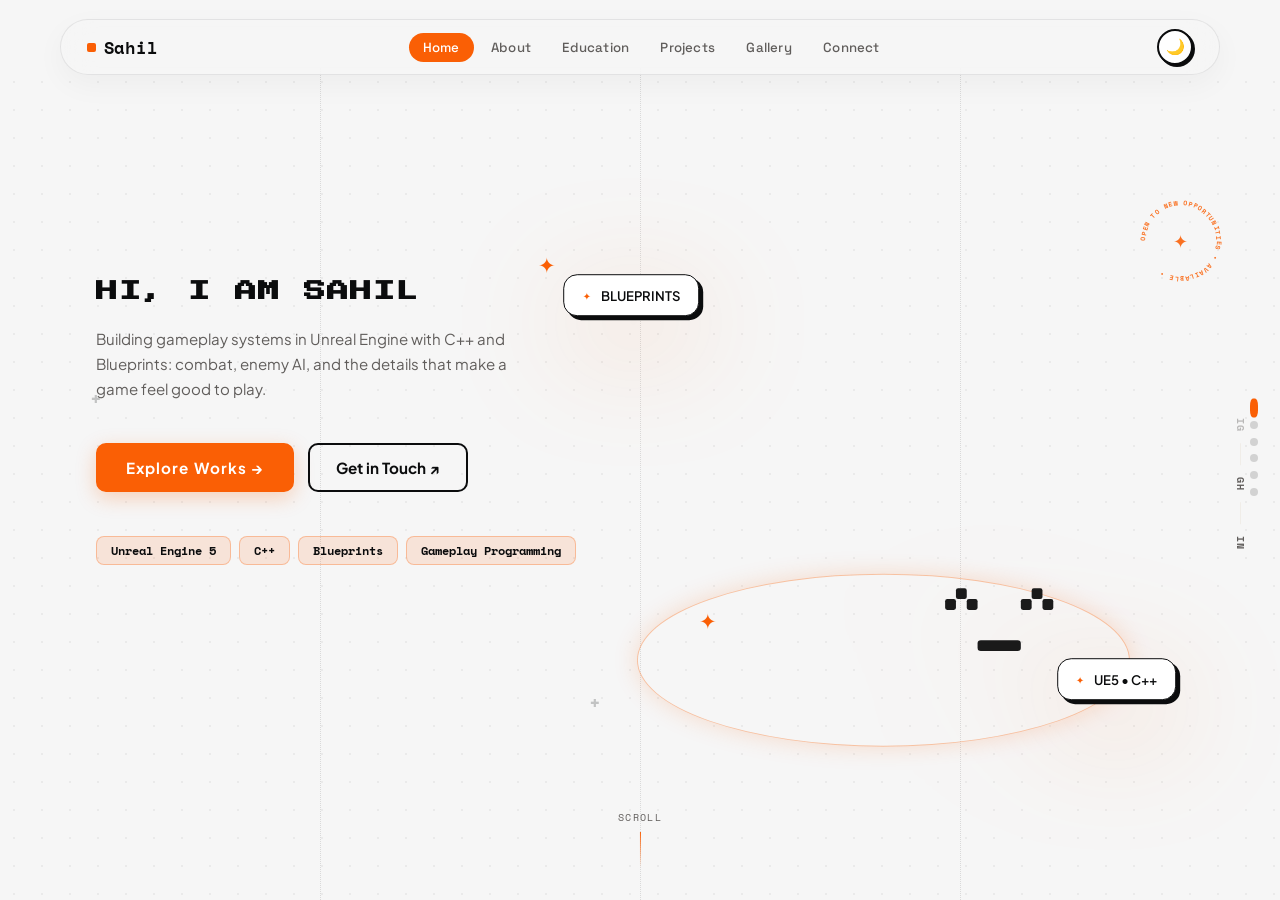
==== index.html @ 9e8ee621 "Initial portfolio website" ====
<!DOCTYPE html>
<html lang="en">

<head>
  <meta charset="UTF-8" />
  <meta name="viewport" content="width=device-width, initial-scale=1.0" />
  <title>Sahil — Gameplay Programmer | Unreal Engine</title>
  <link rel="preconnect" href="https://fonts.googleapis.com" />
  <link rel="preconnect" href="https://fonts.gstatic.com" crossorigin />
  <link
    href="https://fonts.googleapis.com/css2?family=Plus+Jakarta+Sans:wght@400;500;600;700&family=Press+Start+2P&family=Space+Grotesk:wght@500;600;700&family=Space+Mono:wght@400;700&display=swap"
    rel="stylesheet" />
  <link rel="stylesheet" href="assets/css/style.css?v=83" />
  <link rel="stylesheet" href="assets/css/components.css?v=84" />
  <!-- ══ THEME SWITCHER — runs before body renders to prevent flash ══ -->
  <script>
    (function() {
      var saved = localStorage.getItem('portfolio-theme');
      if (saved === 'dark') document.documentElement.setAttribute('data-theme', 'dark');
    })();

    function toggleDarkMode() {
      var html = document.documentElement;
      var isDark = html.getAttribute('data-theme') !== 'dark';
      html.setAttribute('data-theme', isDark ? 'dark' : 'light');
      localStorage.setItem('portfolio-theme', isDark ? 'dark' : 'light');
    }
  </script>
  <!-- Import the model-viewer element for 3D glb rendering -->
  <script type="module" src="https://ajax.googleapis.com/ajax/libs/model-viewer/3.5.0/model-viewer.min.js"></script>
</head>

<body>

  <!-- ══════════════════ NAV ══════════════════ -->
  <nav class="nav" id="mainNav">
    <div class="nav__logo" onclick="navigateTo('home')">
      <span class="nav__dot"></span> Sahil
    </div>
    <ul class="nav__links" id="navLinks">
      <li><button class="nav__btn active" data-page="home" onclick="navigateTo('home')">Home</button></li>
      <li><button class="nav__btn" data-page="about" onclick="navigateTo('about')">About</button></li>
      <li><button class="nav__btn" data-page="edu" onclick="navigateTo('edu')">Education</button></li>
      <li><button class="nav__btn" data-page="projects" onclick="navigateTo('projects')">Projects</button></li>
      <li><button class="nav__btn" data-page="gallery" onclick="navigateTo('gallery')">Gallery</button></li>
      <li><button class="nav__btn" data-page="connect" onclick="navigateTo('connect')">Connect</button></li>
    </ul>
    <button class="theme-toggle-btn" id="themeToggle" onclick="toggleDarkMode()" aria-label="Toggle theme" title="Switch Theme">
      <span class="theme-icon theme-icon-sun">☀️</span>
      <span class="theme-icon theme-icon-moon">🌙</span>
    </button>
    <button class="nav__hamburger" id="hamburger" aria-label="Menu">
      <span></span><span></span><span></span>
    </button>
  </nav>

  <!-- ══════════════════ PAGES ══════════════════ -->
  <div class="pages" id="pages">

    <!-- ████████ HOME ████████ -->
    <section class="page" id="page-home">

      <!-- Architectural Dotted Vertical Grid Lines -->
      <div class="h-grid-line line-1" aria-hidden="true"></div>
      <div class="h-grid-line line-2" aria-hidden="true"></div>
      <div class="h-grid-line line-3" aria-hidden="true"></div>

      <!-- Background Dot Matrix Accent Pattern -->
      <div class="h-bg-grid" aria-hidden="true"></div>

      <!-- Floating Decorative Pixel Accents -->
      <div class="h-deco-star star-1" aria-hidden="true">✦</div>
      <div class="h-deco-star star-2" aria-hidden="true">✦</div>
      <div class="h-deco-cross cross-1" aria-hidden="true">+</div>
      <div class="h-deco-cross cross-2" aria-hidden="true">+</div>

      <!-- Rotating Craft Badge Stamp -->
      <div class="h-stamp-badge" aria-hidden="true">
        <svg viewBox="0 0 100 100" class="h-stamp-svg">
          <path id="stamp-circle" d="M 50, 50 m -37, 0 a 37,37 0 1,1 74,0 a 37,37 0 1,1 -74,0" fill="none"/>
          <text class="h-stamp-text">
            <textPath href="#stamp-circle">OPEN TO NEW OPPORTUNITIES • AVAILABLE • </textPath>
          </text>
        </svg>
        <span class="h-stamp-icon">✦</span>
      </div>

      <!-- Big 3D camera — positioned right/center -->
      <div class="h-camera" aria-hidden="true">
        <!-- Ground Plane Vector Ring -->
        <div class="h-ground-ring" aria-hidden="true"></div>

        <!-- Floating Feature Badges on Camera -->
        <div class="h-float-card card-tl">
          <span class="card-num">✦</span>
          <span class="card-lbl">BLUEPRINTS</span>
        </div>
        <div class="h-float-card card-br">
          <span class="card-num">✦</span>
          <span class="card-lbl">UE5 • C++</span>
        </div>

        <!-- Google Model Viewer for glTF/glb rendering -->
        <model-viewer id="camera-3d" 
                      src="assets/models/character3.glb" 
                      alt="3D Camera Character" 
                      camera-orbit="0deg 90deg 105%"
                      field-of-view="32deg"
                      exposure="1.0"
                      shadow-intensity="0"
                      interaction-prompt="none"
                      disable-zoom
                      style="width: 100%; height: 100%; background: transparent; --progress-bar-color: transparent;">
        </model-viewer>

        <!-- Face overlay: transparent background keeping only face animations -->
        <div class="h-face-overlay">
          <svg id="camera-svg" viewBox="0 0 100 80" xmlns="http://www.w3.org/2000/svg" style="width: 100%; height: 100%; display: block;">
            <g id="camera-face-group">
              <!-- 1. HAPPY (wedge eyes ^ ^) -->
              <g id="face-happy" class="camera-face">
                <!-- Left eye wedge — centred around x=30 -->
                <g class="camera-eyes">
                  <rect x="30" y="28" width="5" height="5" rx="1" fill="#1A1A1A"/>
                  <rect x="25" y="33" width="5" height="5" rx="1" fill="#1A1A1A"/>
                  <rect x="35" y="33" width="5" height="5" rx="1" fill="#1A1A1A"/>
                </g>
                <!-- Right eye wedge — centred around x=65 -->
                <g class="camera-eyes">
                  <rect x="65" y="28" width="5" height="5" rx="1" fill="#1A1A1A"/>
                  <rect x="60" y="33" width="5" height="5" rx="1" fill="#1A1A1A"/>
                  <rect x="70" y="33" width="5" height="5" rx="1" fill="#1A1A1A"/>
                </g>
                <!-- Mouth — centred around x=50, y=52 -->
                <rect x="40" y="52" width="20" height="5" rx="1.5" fill="#1A1A1A"/>
              </g>

              <!-- 2. CURIOUS 'O' -->
              <g id="face-curious" class="camera-face" style="display: none;">
                <g class="camera-eyes">
                  <rect x="27" y="26" width="11" height="11" rx="2.5" fill="#1A1A1A"/>
                </g>
                <g class="camera-eyes">
                  <rect x="62" y="26" width="11" height="11" rx="2.5" fill="#1A1A1A"/>
                </g>
                <rect x="45" y="50" width="10" height="10" rx="5" fill="#1A1A1A"/>
              </g>

              <!-- 3. GIGGLE -->
              <g id="face-giggle" class="camera-face" style="display: none;">
                <g class="camera-eyes">
                  <path d="M 25 35 L 32 24 L 39 35" stroke="#1A1A1A" stroke-width="4" fill="none" stroke-linecap="square"/>
                </g>
                <g class="camera-eyes">
                  <path d="M 61 35 L 68 24 L 75 35" stroke="#1A1A1A" stroke-width="4" fill="none" stroke-linecap="square"/>
                </g>
                <path d="M 36 50 L 64 50 L 64 60 L 36 60 Z" fill="#1A1A1A"/>
              </g>
            </g>
          </svg>
        </div>
      </div>

      <!-- Overlay content -->
      <div class="h-overlay">
        <!-- Hero text block (Shifted Up) -->
        <div class="h-hero">
          <h1 class="h-name">HI, I AM SAHIL</h1>
          <div class="h-foot">
            <p class="h-tagline">Building gameplay systems in Unreal Engine with C++ and Blueprints: combat, enemy AI, and the details that make a game feel good to play.</p>
            <div class="h-cta-group">
              <button class="btn-primary" onclick="navigateTo('projects')">Explore Works &rarr;</button>
              <button class="btn-secondary" onclick="navigateTo('connect')">Get in Touch ↗</button>
            </div>
            <!-- Quick skill chips -->
            <div class="h-skill-chips">
              <span class="h-chip">Unreal Engine 5</span>
              <span class="h-chip">C++</span>
              <span class="h-chip">Blueprints</span>
              <span class="h-chip">Gameplay Programming</span>
            </div>
          </div>
        </div>

      <!-- Social sidebar -->
      <div class="h-social">
        <a href="javascript:void(0)" class="h-social__lnk" title="Instagram" style="opacity:0.4;cursor:default;" aria-disabled="true">IG</a>
        <span class="h-social__bar"></span>
        <a href="https://github.com/Sahild48" target="_blank" rel="noopener noreferrer" class="h-social__lnk" title="GitHub">GH</a>
        <span class="h-social__bar"></span>
        <a href="https://www.linkedin.com/in/sahild48" target="_blank" rel="noopener noreferrer" class="h-social__lnk" title="LinkedIn">IN</a>
      </div>

      <!-- Scroll hint -->
      <div class="h-scroll">
        <span>scroll</span>
        <div class="h-scroll__line"></div>
      </div>
    </div>
  </section>

    <!-- ████████ ABOUT ████████ -->
    <section class="page" id="page-about">
      <div class="pg-about">

        <!-- Left column -->
        <div class="pg-about__l">
          <span class="pg-sup">01 — About Me</span>
          <h2 class="pg-title">WHO<br>AM I?</h2>
          
          <!-- Skills -->
          <div class="pg-about__skills">
            <span class="skill-tag">Unreal Engine 5</span>
            <span class="skill-tag">C++</span>
            <span class="skill-tag">Blueprints</span>
            <span class="skill-tag">Gameplay Programming</span>
            <span class="skill-tag">Enemy AI</span>
            <span class="skill-tag">Combat Systems</span>
            <span class="skill-tag">DaVinci Resolve</span>
            <span class="skill-tag">Photoshop</span>
            <span class="skill-tag">Photography &amp; Video Editing</span>
          </div>
        </div>

        <!-- Right column -->
        <div class="pg-about__r">
          <p class="pg-about__lead">Hey there! I'm <strong>Sahil</strong>, a final-year engineering student and aspiring gameplay programmer.</p>
          <p class="pg-about__body">I build gameplay systems in Unreal Engine with C++ and Blueprints, from melee combat and enemy AI to health and stamina systems and loot drops. So far I've built a Blueprint coin-collector and a C++ action RPG, and I'm now learning Unreal's Gameplay Ability System.</p>
          <p class="pg-about__body">I also served as General Secretary of my university's Fine Arts and Photography Society, where I led a team and organized an event with 6,000+ attendees. Photography and video editing shape how I think about composition and visuals in games.</p>

          <div class="pg-about__stats">
            <div class="stat-box">
              <span class="stat-num">2</span>
              <span class="stat-lbl">Unreal Engine<br>games built</span>
            </div>
            <div class="stat-box">
              <span class="stat-num">GAS</span>
              <span class="stat-lbl">Currently learning Unreal's<br>Gameplay Ability System</span>
            </div>
          </div>

          <button class="btn-primary" onclick="navigateTo('edu')">Education &amp; Journey &rarr;</button>
        </div>

      </div>
    </section>

    <!-- ████████ EDUCATION ████████ -->
    <section class="page" id="page-edu">
      <div class="pg-edu">

        <!-- Header -->
        <div class="pg-edu__hdr">
          <div class="pg-edu__title-wrap">
            <span class="pg-sup">02 — Education &amp; Qualifications</span>
            <div class="pg-edu__title-row">
              <h2 class="pg-title pg-title--row">MY JOURNEY</h2>
              <div class="edu-companion-slot" id="eduCompanionSlot"></div>
            </div>
          </div>
          <button class="btn-primary" onclick="navigateTo('projects')">Explore Projects &rarr;</button>
        </div>

        <div class="pg-edu__body">

          <!-- Timeline -->
          <div class="pg-edu__tl">

            <!-- Education -->
            <div class="tl-item">
              <div class="tl-dot"></div>
              <div class="tl-info">
                <span class="tl-year">2023 — 2027 (Expected)</span>
                <h3 class="tl-deg">Bachelor of Technology (B.Tech)</h3>
                <p class="tl-sub">Electronics &amp; Communication Engineering</p>
                <p class="tl-inst">Thapar Institute of Engineering &amp; Technology, Patiala, Punjab</p>
                <p class="tl-det">Final-year student focused on game development and gameplay programming in Unreal Engine (C++).</p>
              </div>
            </div>

            <!-- Leadership -->
            <h4 class="tl-section-hd">LEADERSHIP</h4>

            <div class="tl-item tl-item--connect">
              <div class="tl-dot"></div>
              <div class="tl-info">
                <span class="tl-year">Jun 2025 — May 2026</span>
                <h3 class="tl-deg">General Secretary</h3>
                <p class="tl-sub">Fine Arts and Photography Society, Thapar Institute</p>
                <p class="tl-det">Led the society as the highest position in the student body. Organized an event with 6,000+ attendees.</p>
              </div>
            </div>

            <div class="tl-item tl-item--connect">
              <div class="tl-dot"></div>
              <div class="tl-info">
                <span class="tl-year">Apr 2024 — Jun 2025</span>
                <h3 class="tl-deg">Core Member</h3>
                <p class="tl-sub">Fine Arts and Photography Society, Thapar Institute</p>
              </div>
            </div>

            <div class="tl-item">
              <div class="tl-dot"></div>
              <div class="tl-info">
                <span class="tl-year">Sep 2023 — Apr 2024</span>
                <h3 class="tl-deg">Member</h3>
                <p class="tl-sub">Fine Arts and Photography Society, Thapar Institute</p>
              </div>
            </div>
          </div>

          <!-- Certifications and Skills -->
          <div class="pg-edu__certs">
            <h3 class="certs-hd">Certifications and Skills</h3>

            <div class="cert-row">
              <span class="cert-ico">◆</span>
              <div class="cert-txt">
                <p class="cert-name">Unreal Engine 5 C++: The Ultimate Game Developer Course</p>
                <p class="cert-by">Udemy &middot; Stephen Ulibarri &middot; Sept 2026 &middot; 53 hours</p>
                <a class="cert-link" href="https://ude.my/UC-18b511e5-95ef-4e12-bfa3-e8639be20ff6" target="_blank" rel="noopener noreferrer">View certificate ↗</a>
              </div>
            </div>

            <div class="cert-row cert-row--inprogress">
              <span class="cert-ico">◆</span>
              <div class="cert-txt">
                <p class="cert-name">Unreal Engine Gameplay Ability System</p>
                <span class="cert-badge">In progress</span>
              </div>
            </div>

            <!-- Skills List -->
            <div class="pg-edu__skills" style="margin-top: 1.25rem;">
              <h4 class="certs-subhd" style="font-family: 'Space Mono', monospace; font-size: 0.72rem; font-weight: 700; letter-spacing: 0.08em; text-transform: uppercase; color: var(--mid); margin-bottom: 0.75rem;">Skills &amp; Tools</h4>
              <div class="edu-skills-tags" style="display: flex; flex-wrap: wrap; gap: 0.5rem;">
                <span class="skill-tag">Unreal Engine 5</span>
                <span class="skill-tag">C++</span>
                <span class="skill-tag">Blueprints</span>
                <span class="skill-tag">Gameplay Programming</span>
                <span class="skill-tag">DaVinci Resolve</span>
                <span class="skill-tag">Photoshop</span>
              </div>
            </div>
          </div>

        </div>
      </div>
    </section>

    <!-- ████████ PROJECTS SHOWCASE ████████ -->
    <section class="page" id="page-projects">
      <div class="pg-projects">
        <div class="pg-proj__hdr">
          <div class="pg-proj__title-wrap">
            <span class="pg-sup">03 — Projects Showcase</span>
            <div class="pg-proj__title-row">
              <h2 class="pg-title pg-title--row">FEATURED WORKS</h2>
              <div class="proj-companion-slot" id="projCompanionSlot"></div>
            </div>
          </div>
          <button class="btn-primary" onclick="navigateTo('gallery')">View Shot Gallery &rarr;</button>
        </div>

        <!-- Project Grid: Exactly 2 Projects -->
        <div class="proj-grid">
          
          <!-- ══════════════════════════════════════════════════════════════
               CARD 1: Unreal Engine 5 Action RPG game
               ══════════════════════════════════════════════════════════════ -->
          <div class="proj-card">
            <div class="proj-card__img-wrap">
              <img src="assets/games/cpp/project-overview.jpg" alt="Unreal Engine 5 Action RPG game" class="proj-card__img proj-card__img--cpp" loading="lazy" />
            </div>
            <div class="proj-card__tag">UNREAL ENGINE 5 &bull; C++</div>
            <h3 class="proj-card__title">Unreal Engine 5 Action RPG game</h3>
            <p class="proj-card__desc">A third-person action RPG built in Unreal Engine 5 with C++, focusing on responsive combat mechanics, attribute progression, and enemy behaviors.</p>
            <div class="proj-card__actions">
              <a href="project-cpp.html" class="proj-btn">View Project &rarr;</a>
            </div>
          </div>

          <!-- ══════════════════════════════════════════════════════════════
               CARD 2: UE 5 Blueprint - Coin Collector
               ══════════════════════════════════════════════════════════════ -->
          <div class="proj-card">
            <div class="proj-card__img-wrap">
              <picture>
                <source srcset="assets/games/blueprints/Enemy_Attacking-1600w.webp 1600w, assets/games/blueprints/Enemy_Attacking.webp 1913w" type="image/webp" />
                <img src="assets/games/blueprints/Enemy_Attacking.jpg" alt="Enemies attacking the player in UE 5 Blueprint - Coin Collector" class="proj-card__img proj-card__img--bp" loading="lazy" />
              </picture>
            </div>
            <div class="proj-card__tag">UNREAL ENGINE 5 &bull; BLUEPRINTS</div>
            <h3 class="proj-card__title">UE 5 Blueprint - Coin Collector</h3>
            <p class="proj-card__desc">Collect coins and dash past axe-wielding enemies, built with Blueprints.</p>
            <div class="proj-card__actions">
              <a href="project-blueprints.html" class="proj-btn">View Project &rarr;</a>
            </div>
          </div>

        </div>
      </div>
    </section>

    <!-- ████████ GALLERY (GAME & PHOTO BOARD) ████████ -->
    <section class="page" id="page-gallery">
      <div class="pg-gallery">
        
        <!-- Header (Strict row-by-row document flow to eliminate overlap) -->
        <header class="pg-gal__hdr">
          <div class="pg-gal__eyebrow-row">
            <span class="pg-sup">04 — GALLERY</span>
            <button class="btn-primary gal-contact-btn" onclick="navigateTo('connect')">Get in Touch &rarr;</button>
          </div>
          <div class="pg-gal__title-row">
            <h2 class="pg-title">GAME &amp; PHOTO BOARD</h2>
            <div class="gal-companion-slot" id="galCompanionSlot"></div>
          </div>
        </header>

        <!-- Filter Bar -->
        <nav class="gal-filters" id="galFilters" aria-label="Gallery category filters">
          <button class="gal-filter active" data-filter="all" type="button">All</button>
          <button class="gal-filter" data-filter="cpp" type="button">C++ Game</button>
          <button class="gal-filter" data-filter="blueprints" type="button">Blueprint Game</button>
          <button class="gal-filter" data-filter="photography" type="button">Photography</button>
        </nav>

        <!-- ── 1. C++ Action RPG Gameplay Screenshots ── -->
        <section class="gal-section" id="galSectionCpp">
          <div class="gal-section__hdr">
            <div class="gal-section__title-wrap">
              <span class="gal-section__badge">01 &bull; C++</span>
              <h3 class="gal-section__heading">Unreal Engine 5 Action RPG (C++)</h3>
            </div>
            <div class="gal-section__line"></div>
            <a href="project-cpp.html" class="gal-section__link">View Project &rarr;</a>
          </div>
          <div class="gal-game-grid" id="galGridCpp">
            <!-- Driven dynamically from GALLERY_CPP_GAMES in gallery-data.js -->
          </div>
        </section>

        <!-- ── 2. Blueprint Coin Collector Gameplay Screenshots ── -->
        <section class="gal-section" id="galSectionBlueprints">
          <div class="gal-section__hdr">
            <div class="gal-section__title-wrap">
              <span class="gal-section__badge">02 &bull; BLUEPRINTS</span>
              <h3 class="gal-section__heading">UE5 Coin Collector (Blueprints)</h3>
            </div>
            <div class="gal-section__line"></div>
            <a href="project-blueprints.html" class="gal-section__link">View Project &rarr;</a>
          </div>
          <div class="gal-game-grid" id="galGridBlueprints">
            <!-- Driven dynamically from GALLERY_BP_GAMES in gallery-data.js -->
          </div>
        </section>

        <!-- ── 3. Photography Shots ── -->
        <section class="gal-section" id="galSectionPhotography">
          <div class="gal-section__hdr">
            <div class="gal-section__title-wrap">
              <span class="gal-section__badge">03 &bull; VISUAL ARTS</span>
              <h3 class="gal-section__heading">Photography</h3>
            </div>
            <div class="gal-section__line"></div>
          </div>
          <div class="gal-photo-masonry" id="galGridPhotography">
            <!-- Driven dynamically from GALLERY_PHOTOS in gallery-data.js -->
          </div>
          <div class="gal-album-cta">
            <button class="gal-album-btn" id="openFullAlbumBtn" type="button">
              <span>View Full Album (13 Photos) &rarr;</span>
            </button>
          </div>
        </section>

      </div>
    </section>

    <!-- ████████ CONNECT ████████ -->
    <section class="page" id="page-connect">
      <div class="pg-connect">

        <!-- Left -->
        <div class="pg-connect__l">
          <span class="pg-sup">05 — Connect</span>
          <h2 class="pg-title">LET'S<br>BUILD TOGETHER</h2>
          <p class="pg-connect__sub">Looking for a gameplay programmer or a game dev intern? Have a project in mind? Reach out anytime.</p>

          <div class="pg-connect__links">

            <!-- 1. Email Row -->
            <a class="cc cc--email" href="mailto:sahil41657@gmail.com" title="Send email to sahil41657@gmail.com">
              <div class="cc__icon" aria-hidden="true">
                <svg width="22" height="22" viewBox="0 0 24 24" fill="none" stroke="currentColor" stroke-width="2" stroke-linecap="round" stroke-linejoin="round">
                  <rect x="2" y="4" width="20" height="16" rx="2"></rect>
                  <path d="m22 7-8.97 5.7a1.94 1.94 0 0 1-2.06 0L2 7"></path>
                </svg>
              </div>
              <div class="cc__text">
                <p class="cc__lbl">Email Direct</p>
                <p class="cc__val">sahil41657@gmail.com</p>
              </div>
              <button type="button" class="cc__copy-btn" id="copyEmailBtn" title="Copy email address" aria-label="Copy email address">
                <span class="copy-text">Copy</span>
              </button>
              <span class="cc__arr" aria-hidden="true">&rarr;</span>
            </a>

            <!-- 2. GitHub Row -->
            <a class="cc cc--github" href="https://github.com/Sahild48" target="_blank" rel="noopener noreferrer" title="View GitHub profile">
              <div class="cc__icon" aria-hidden="true">
                <svg width="22" height="22" viewBox="0 0 24 24" fill="currentColor">
                  <path fill-rule="evenodd" clip-rule="evenodd" d="M12 2C6.477 2 2 6.484 2 12.017c0 4.425 2.865 8.18 6.839 9.504.5.092.682-.217.682-.483 0-.237-.008-.868-.013-1.703-2.782.605-3.369-1.343-3.369-1.343-.454-1.158-1.11-1.466-1.11-1.466-.908-.62.069-.608.069-.608 1.003.07 1.53 1.032 1.53 1.032.892 1.53 2.341 1.088 2.91.832.092-.647.35-1.088.636-1.338-2.22-.253-4.555-1.113-4.555-4.951 0-1.093.39-1.988 1.029-2.688-.103-.253-.446-1.272.098-2.65 0 0 .84-.27 2.75 1.026A9.564 9.564 0 0112 6.844c.85.004 1.705.115 2.504.337 1.909-1.296 2.747-1.027 2.747-1.027.546 1.379.202 2.398.1 2.651.64.7 1.028 1.595 1.028 2.688 0 3.848-2.339 4.695-4.566 4.943.359.309.678.92.678 1.855 0 1.338-.012 2.419-.012 2.747 0 .268.18.58.688.482A10.019 10.019 0 0022 12.017C22 6.484 17.522 2 12 2z"/>
                </svg>
              </div>
              <div class="cc__text">
                <p class="cc__lbl">GitHub</p>
                <p class="cc__val">github.com/Sahild48</p>
              </div>
              <button type="button" class="cc__copy-btn" id="copyGithubBtn" title="Copy GitHub link" aria-label="Copy GitHub link">
                <span class="copy-text">Copy</span>
              </button>
              <span class="cc__arr" aria-hidden="true">&rarr;</span>
            </a>

            <!-- 3. LinkedIn Row -->
            <a class="cc cc--linkedin" href="https://www.linkedin.com/in/sahild48" target="_blank" rel="noopener noreferrer" title="View LinkedIn profile">
              <div class="cc__icon" aria-hidden="true">
                <svg width="22" height="22" viewBox="0 0 24 24" fill="currentColor">
                  <path d="M19 3a2 2 0 0 1 2 2v14a2 2 0 0 1-2 2H5a2 2 0 0 1-2-2V5a2 2 0 0 1 2-2h14m-.5 15.5v-5.3a3.26 3.26 0 0 0-3.26-3.26c-.85 0-1.84.52-2.28 1.3v-1.11h-2.79v8.37h2.79v-4.93c0-.77.62-1.4 1.39-1.4a1.4 1.4 0 0 1 1.4 1.4v4.93h2.75M6.46 8.76a1.64 1.64 0 0 0 1.64-1.64c0-.9-.74-1.64-1.64-1.64-.91 0-1.64.74-1.64 1.64 0 .9.73 1.64 1.64 1.64m1.39 9.74v-8.37H5.07v8.37h2.78z"/>
                </svg>
              </div>
              <div class="cc__text">
                <p class="cc__lbl">LinkedIn</p>
                <p class="cc__val">linkedin.com/in/sahild48</p>
              </div>
              <button type="button" class="cc__copy-btn" id="copyLinkedinBtn" title="Copy LinkedIn link" aria-label="Copy LinkedIn link">
                <span class="copy-text">Copy</span>
              </button>
              <span class="cc__arr" aria-hidden="true">&rarr;</span>
            </a>

            <!-- Download Resume Button -->
            <a href="assets/resume.pdf" class="btn-resume" id="downloadResumeBtn" target="_blank" rel="noopener" download>
              <svg width="18" height="18" viewBox="0 0 24 24" fill="none" stroke="currentColor" stroke-width="2" stroke-linecap="round" stroke-linejoin="round" aria-hidden="true">
                <path d="M21 15v4a2 2 0 0 1-2 2H5a2 2 0 0 1-2-2v-4"></path>
                <polyline points="7 10 12 15 17 10"></polyline>
                <line x1="12" y1="15" x2="12" y2="3"></line>
              </svg>
              Download Resume
            </a>

          </div>
        </div>

        <!-- Right -->
        <div class="pg-connect__r">
          <div class="connect-card-wrap">
            <div class="connect-companion-slot" id="connectCompanionSlot"></div>
            <div class="pg-connect__card">
              <div class="card-badge">
                <span class="card-badge-icon" aria-hidden="true">✦</span>
                <span>DEVELOPER STATUS</span>
              </div>

              <div class="card-divider" aria-hidden="true"></div>

              <div class="card-snapshot-item">
                <span class="card-stat-label">ENGINE</span>
                <span class="card-stat-value">Unreal Engine 5</span>
              </div>

              <div class="card-divider" aria-hidden="true"></div>

              <div class="card-snapshot-item">
                <span class="card-stat-label">STACK</span>
                <span class="card-stat-value">C++ <span class="card-sep">•</span> Blueprints</span>
              </div>

              <div class="card-divider" aria-hidden="true"></div>

              <div class="card-snapshot-item">
                <span class="card-stat-label">FOCUS</span>
                <span class="card-stat-value">Combat <span class="card-sep">•</span> AI <span class="card-sep">•</span> Gameplay Systems</span>
              </div>

              <div class="card-divider" aria-hidden="true"></div>

              <div class="card-snapshot-item">
                <span class="card-stat-label">CURRENTLY LEARNING</span>
                <span class="card-stat-value">Gameplay Ability System</span>
              </div>

              <div class="card-divider" aria-hidden="true"></div>

              <div class="card-snapshot-item">
                <span class="card-stat-label">OPEN TO</span>
                <span class="card-stat-value">Internships <span class="card-sep">•</span> Game Dev <span class="card-sep">•</span> Collaboration</span>
              </div>
            </div>
          </div>
        </div>

      </div>
    </section>

  </div><!-- /pages -->

  <!-- Page indicator dots -->
  <nav class="pg-dots" aria-label="Page navigation">
    <button class="pg-dot active" data-page="home" onclick="navigateTo('home')" title="Home"></button>
    <button class="pg-dot" data-page="about" onclick="navigateTo('about')" title="About"></button>
    <button class="pg-dot" data-page="edu" onclick="navigateTo('edu')" title="Education"></button>
    <button class="pg-dot" data-page="projects" onclick="navigateTo('projects')" title="Projects"></button>
    <button class="pg-dot" data-page="gallery" onclick="navigateTo('gallery')" title="Gallery"></button>
    <button class="pg-dot" data-page="connect" onclick="navigateTo('connect')" title="Connect"></button>
  </nav>

  <!-- ══════════════════ 2D CAMERA COMPANION ══════════════════ -->
  <!-- Persistent 2D voxel camera companion matching the character on all pages except Home -->
  <div class="companion-cam" id="companionCam" aria-hidden="true" title="Click me!" style="display: none; opacity: 0;">
    <!-- Speech bubble -->
    <div class="companion-bubble" id="companionBubble"></div>
    
    <!-- Authentic 2D Camera SVG Character matching reference -->
    <svg class="companion-svg" viewBox="0 0 200 165" xmlns="http://www.w3.org/2000/svg">
      <defs>
        <!-- CRT Screen Soft Glow -->
        <filter id="crt-glow" x="-15%" y="-15%" width="130%" height="130%">
          <feDropShadow dx="0" dy="2" stdDeviation="2" flood-color="#000" flood-opacity="0.2"/>
        </filter>
        <linearGradient id="screen-grad" x1="0%" y1="0%" x2="0%" y2="100%">
          <stop offset="0%" stop-color="#FFFFFF"/>
          <stop offset="100%" stop-color="#E2F3F8"/>
        </linearGradient>
        <linearGradient id="body-cream" x1="0%" y1="0%" x2="0%" y2="100%">
          <stop offset="0%" stop-color="#F7EADB"/>
          <stop offset="100%" stop-color="#EADBCA"/>
        </linearGradient>
        <linearGradient id="body-orange" x1="0%" y1="0%" x2="0%" y2="100%">
          <stop offset="0%" stop-color="#FA8320"/>
          <stop offset="100%" stop-color="#E86608"/>
        </linearGradient>
        <linearGradient id="red-accent" x1="0%" y1="0%" x2="0%" y2="100%">
          <stop offset="0%" stop-color="#DE4629"/>
          <stop offset="100%" stop-color="#BA3016"/>
        </linearGradient>
      </defs>

      <!-- Top Handle Bracket (Red trapezoid with rectangular cutout) -->
      <g class="cam-top-handle">
        <path d="M 82 14 L 118 14 L 128 32 L 72 32 Z" fill="url(#red-accent)" stroke="#8A1E0B" stroke-width="1.5" stroke-linejoin="round"/>
        <rect x="91" y="20" width="18" height="9" rx="1.5" fill="#751806" opacity="0.35"/>
      </g>

      <!-- Top Right Red Ridged Knob / Rotary Dial -->
      <g class="cam-top-knob">
        <rect x="135" y="18" width="30" height="14" rx="3" fill="url(#red-accent)" stroke="#8A1E0B" stroke-width="1.5"/>
        <line x1="141" y1="19" x2="141" y2="31" stroke="#F5765D" stroke-width="1.5"/>
        <line x1="147" y1="19" x2="147" y2="31" stroke="#F5765D" stroke-width="1.5"/>
        <line x1="153" y1="19" x2="153" y2="31" stroke="#F5765D" stroke-width="1.5"/>
        <line x1="159" y1="19" x2="159" y2="31" stroke="#F5765D" stroke-width="1.5"/>
      </g>

      <!-- Top Left Cream Stepped Shutter Button -->
      <g class="cam-top-shutter">
        <rect x="42" y="24" width="22" height="8" rx="2" fill="#E6D3BE" stroke="#BC9F80" stroke-width="1.5"/>
        <rect x="46" y="20" width="14" height="5" rx="1.5" fill="#F4E6D6" stroke="#BC9F80" stroke-width="1.5"/>
      </g>

      <!-- Side Strap Loops / Tabs -->
      <path d="M 18 56 L 26 56 L 26 72 L 18 72 L 18 68 L 14 68 L 14 60 L 18 60 Z" fill="#E6D3BE" stroke="#B89B7E" stroke-width="1.5"/>
      <rect x="18" y="61" width="4" height="6" rx="0.5" fill="#806850" opacity="0.3"/>
      <path d="M 182 56 L 174 56 L 174 72 L 182 72 L 182 68 L 186 68 L 186 60 L 182 60 Z" fill="#E6D3BE" stroke="#B89B7E" stroke-width="1.5"/>
      <rect x="178" y="61" width="4" height="6" rx="0.5" fill="#806850" opacity="0.3"/>

      <!-- Main Camera Body with Voxel Stepped Corners -->
      <g class="cam-main-body">
        <!-- Top Cream Half -->
        <path d="M 32 30 L 168 30 L 174 36 L 174 72 L 26 72 L 26 36 Z" fill="url(#body-cream)" stroke="#BA9E82" stroke-width="2"/>
        <!-- Bottom Orange Half -->
        <path d="M 26 72 L 174 72 L 174 136 L 168 142 L 32 142 L 26 136 Z" fill="url(#body-orange)" stroke="#B34B00" stroke-width="2"/>
        <!-- Bottom Base Strip (Cream) -->
        <rect x="30" y="136" width="140" height="7" rx="1" fill="#E2D0BB" stroke="#B39373" stroke-width="1.5"/>
      </g>

      <!-- Front Body Details -->
      <!-- Top Left Red Rectangular Badge -->
      <rect x="38" y="44" width="22" height="11" rx="2" fill="url(#red-accent)" stroke="#8A1E0B" stroke-width="1.5"/>

      <!-- Top Right Viewfinder Window (Bronze bezel with cyan glass) -->
      <g class="cam-viewfinder">
        <rect x="140" y="40" width="24" height="20" rx="2.5" fill="#4A4039" stroke="#2B241F" stroke-width="1.5"/>
        <rect x="143" y="43" width="18" height="14" rx="1.5" fill="#D2E8F2"/>
        <polygon points="143,43 154,43 148,57 143,57" fill="#FFFFFF" opacity="0.45"/>
      </g>

      <!-- Bottom Right Red Round Button with Gold Tab -->
      <g class="cam-bottom-btn">
        <rect x="148" y="104" width="10" height="6" rx="1" fill="#E8B438" stroke="#997014" stroke-width="1"/>
        <rect x="146" y="110" width="14" height="14" rx="3" fill="url(#red-accent)" stroke="#8A1E0B" stroke-width="1.5"/>
      </g>

      <!-- Center Extruded Voxel CRT Screen Frame -->
      <g class="cam-screen-bezel" filter="url(#crt-glow)">
        <!-- Outer Coral/Terracotta 3D Frame -->
        <rect x="62" y="46" width="76" height="76" rx="5" fill="#D66649" stroke="#96331B" stroke-width="2"/>
        <rect x="66" y="50" width="68" height="68" rx="3" fill="#B8492D"/>
        <rect x="70" y="54" width="60" height="60" rx="3" fill="#44413E"/>
        <!-- Glowing Screen Display -->
        <rect x="72" y="56" width="56" height="56" rx="2" fill="url(#screen-grad)"/>
        <path d="M 72 56 L 128 56 L 128 60 L 72 60 Z" fill="#000000" opacity="0.08"/>
      </g>

      <!-- Screen Expressions (Pixelated / Blocky retro faces) -->
      <g id="cam2d-face-container" class="cam-pixel-face">
        <!-- 1. HAPPY (^ _ ^ matching reference image!) -->
        <g id="cam2d-happy" class="cam-face-state">
          <rect x="82" y="74" width="4" height="4" fill="#1C1E22"/>
          <rect x="86" y="78" width="4" height="4" fill="#1C1E22"/>
          <rect x="78" y="78" width="4" height="4" fill="#1C1E22"/>
          <rect x="114" y="74" width="4" height="4" fill="#1C1E22"/>
          <rect x="110" y="78" width="4" height="4" fill="#1C1E22"/>
          <rect x="118" y="78" width="4" height="4" fill="#1C1E22"/>
          <rect x="92" y="90" width="16" height="4" rx="0.5" fill="#1C1E22"/>
        </g>

        <!-- 2. CURIOUS / SURPRISED (Wide pixel square eyes + O mouth) -->
        <g id="cam2d-curious" class="cam-face-state" style="display:none;">
          <rect x="80" y="74" width="8" height="8" rx="1" fill="#1C1E22"/>
          <rect x="112" y="74" width="8" height="8" rx="1" fill="#1C1E22"/>
          <rect x="96" y="88" width="8" height="8" rx="2" fill="#1C1E22"/>
        </g>

        <!-- 3. WINK / CHEEKY (^ _ -) -->
        <g id="cam2d-wink" class="cam-face-state" style="display:none;">
          <rect x="82" y="74" width="4" height="4" fill="#1C1E22"/>
          <rect x="78" y="78" width="4" height="4" fill="#1C1E22"/>
          <rect x="86" y="78" width="4" height="4" fill="#1C1E22"/>
          <rect x="110" y="78" width="12" height="4" rx="1" fill="#1C1E22"/>
          <rect x="92" y="90" width="16" height="4" rx="0.5" fill="#1C1E22"/>
          <rect x="90" y="88" width="3" height="3" fill="#1C1E22"/>
          <rect x="107" y="88" width="3" height="3" fill="#1C1E22"/>
        </g>

        <!-- 4. EXCITED / JOY (> ▽ <) -->
        <g id="cam2d-excited" class="cam-face-state" style="display:none;">
          <path d="M 80 74 L 88 78 L 80 82" stroke="#1C1E22" stroke-width="3" fill="none" stroke-linecap="square"/>
          <path d="M 120 74 L 112 78 L 120 82" stroke="#1C1E22" stroke-width="3" fill="none" stroke-linecap="square"/>
          <path d="M 92 88 Q 100 98 108 88 Z" fill="#1C1E22"/>
        </g>
      </g>
    </svg>
  </div>

  <!-- ══════════════════ LIGHTBOX MODAL ══════════════════ -->
  <div class="lightbox" id="lightboxModal" aria-hidden="true" role="dialog" aria-label="Photo Lightbox">
    <div class="lightbox__backdrop" id="lightboxBackdrop"></div>
    <div class="lightbox__container">
      <button class="lightbox__close" id="lightboxClose" aria-label="Close lightbox">&times;</button>
      <button class="lightbox__nav lightbox__nav--prev" id="lightboxPrev" aria-label="Previous photo">&larr;</button>
      
      <div class="lightbox__content">
        <div class="lightbox__image-wrap">
          <img src="" alt="" id="lightboxImg" class="lightbox__img" />
          <div class="lightbox__placeholder" id="lightboxPlaceholder">
            <span>PREVIEW PLACEHOLDER</span>
          </div>
        </div>
        <div class="lightbox__caption-bar">
          <span class="lightbox__counter" id="lightboxCounter">1 / 6</span>
          <h4 class="lightbox__title" id="lightboxTitle">Photo Title</h4>
          <p class="lightbox__caption" id="lightboxCaption">Photo Caption Description</p>
          <a href="photography.html" class="lightbox__album-link">View Full Album &rarr;</a>
        </div>
      </div>
      
      <button class="lightbox__nav lightbox__nav--next" id="lightboxNext" aria-label="Next photo">&rarr;</button>
    </div>
  </div>

  <script src="assets/js/gallery-data.js"></script>
  <script src="assets/js/gallery.js"></script>
  <script src="assets/js/script.js?v=81"></script>
</body>

</html>
---- assets/css/style.css ----
/* ═══════════════════════════════════════════════════
   PORTFOLIO  —  style.css
   Palette: Orange #E8870A · Beige #F5F0E8 · Dark #1A1A1A
   ═══════════════════════════════════════════════════ */

*,
*::before,
*::after {
  box-sizing: border-box;
  margin: 0;
  padding: 0;
}

:root {
  --orange: #FA5F05;
  --orange-d: #BC4704;
  --orange-glow: rgba(250, 95, 5, 0.25);
  --beige: #F6F6F6;
  --cream: #F0EDE8;
  --red: #C0392B;
  --dark: #0B0C0D;
  --mid: #605D5B;
  --light: #F6F6F6;
  --white: #FFFFFF;
  --azure: #242B33;
  --nav-h: 68px;
  --font-display: 'Space Grotesk', sans-serif;
  --font-body: 'Plus Jakarta Sans', sans-serif;
  --font-mono: 'Space Mono', monospace;
  /* 2D Camera Companion Colors */
  --cam-body:      #F6F6F6;
  --cam-stroke:    #0B0C0D;
  --cam-lens-out:  #DCDCDC;
  --cam-lens-in:   #B0B0B0;
  --cam-face:      #0B0C0D;
}

html,
body {
  height: 100%;
  overflow: hidden;
  font-family: var(--font-body);
  color: var(--dark);
  background: var(--beige);
}

/* Scrollbar */
::-webkit-scrollbar {
  width: 4px;
}

::-webkit-scrollbar-track {
  background: transparent;
}

::-webkit-scrollbar-thumb {
  background: var(--orange);
  border-radius: 2px;
}


/* ══════════════════════════════════════
   NAV — Floating Pill
   ══════════════════════════════════════ */
.nav {
  position: fixed;
  top: 1.2rem;
  left: 50%;
  transform: translateX(-50%);
  width: min(92%, 1160px);
  height: 56px;
  border-radius: 999px;
  display: flex;
  align-items: center;
  justify-content: space-between;
  padding: 0 1.6rem;
  z-index: 900;
  background: rgba(246, 246, 246, 0.82);
  backdrop-filter: blur(16px);
  -webkit-backdrop-filter: blur(16px);
  border: 1px solid rgba(11, 12, 13, 0.08);
  box-shadow: 0 10px 30px rgba(0, 0, 0, 0.04);
}

.nav__logo {
  font-family: var(--font-mono);
  font-size: 1.05rem;
  font-weight: 700;
  letter-spacing: 0.05em;
  color: var(--dark);
  cursor: pointer;
  display: flex;
  align-items: center;
  gap: 0.5rem;
  user-select: none;
}

.nav__dot {
  display: inline-block;
  width: 9px;
  height: 9px;
  background: var(--orange);
  border-radius: 2px;
  flex-shrink: 0;
}

.nav__links {
  list-style: none;
  display: flex;
  gap: 0.2rem;
}

.nav__btn {
  font-family: 'Space Grotesk', sans-serif;
  font-size: 0.83rem;
  font-weight: 500;
  color: var(--mid);
  background: none;
  border: none;
  border-radius: 20px;
  padding: 0.38rem 0.88rem;
  cursor: pointer;
  letter-spacing: 0.015em;
  transition: background 0.22s ease, color 0.22s ease;
}

.nav__btn:hover {
  background: rgba(232, 135, 10, 0.12);
  color: var(--dark);
}

.nav__btn.active {
  background: var(--orange);
  color: var(--white);
}

/* ─ Theme Toggle Button ─ */
.theme-toggle-btn {
  display: inline-flex;
  align-items: center;
  justify-content: center;
  width: 36px;
  height: 36px;
  border-radius: 50%;
  background: var(--white);
  border: 2px solid var(--dark);
  box-shadow: 2px 2px 0px var(--dark);
  cursor: pointer;
  margin-left: 0.8rem;
  transition: all 0.22s ease;
  position: relative;
  overflow: hidden;
  flex-shrink: 0;
}

.theme-toggle-btn:hover {
  transform: translateY(-2px);
  box-shadow: 3px 3px 0px var(--dark);
  background: var(--cream);
}

/* theme icon rules moved to dark mode section */

.nav__hamburger {
  display: none;
  flex-direction: column;
  gap: 5px;
  background: none;
  border: none;
  cursor: pointer;
  padding: 4px;
}

.nav__hamburger span {
  display: block;
  width: 22px;
  height: 2px;
  background: var(--dark);
  border-radius: 1px;
  transition: 0.28s;
}


/* ══════════════════════════════════════
   PAGE SYSTEM — fixed transition
   ══════════════════════════════════════ */
.pages {
  position: fixed;
  top: var(--nav-h);
  left: 0;
  right: 0;
  bottom: 0;
  overflow: hidden;
}

/* Every page: hidden by default, centered */
.page {
  position: absolute;
  inset: 0;
  opacity: 0;
  pointer-events: none;
  will-change: transform, opacity;
  /* NO CSS transition here — JS controls all transitions via inline styles */
}


/* ══════════════════════════════════════
   SHARED UTILITIES
   ══════════════════════════════════════ */
.pg-sup {
  display: block;
  font-family: 'Space Mono', monospace;
  font-size: 0.72rem;
  letter-spacing: 0.14em;
  text-transform: uppercase;
  color: var(--orange);
  margin-bottom: 0.75rem;
}

.pg-sup--light {
  color: var(--orange);
}

.pg-title {
  font-family: 'Space Mono', monospace;
  font-size: clamp(2.6rem, 5vw, 4.2rem);
  font-weight: 700;
  line-height: 1.0;
  letter-spacing: -0.025em;
  color: var(--dark);
  margin-bottom: 1.8rem;
}

.pg-title--light {
  color: var(--dark);
}

.pg-title--row {
  margin-bottom: 0;
}

.btn-primary {
  display: inline-flex;
  align-items: center;
  gap: 0.4rem;
  background: var(--orange);
  color: var(--white);
  border: none;
  border-radius: 5px;
  font-family: 'Space Mono', monospace;
  font-size: 0.8rem;
  font-weight: 700;
  letter-spacing: 0.07em;
  padding: 0.78rem 1.6rem;
  cursor: pointer;
  transition: background 0.22s, transform 0.18s, box-shadow 0.22s;
}

.btn-primary:hover {
  background: var(--orange-d);
  transform: translateY(-2px);
  box-shadow: 0 8px 24px rgba(232, 135, 10, 0.3);
}

@keyframes float {
  0%, 100% {
    transform: translateY(0px);
  }
  50% {
    transform: translateY(-14px);
  }
}


/* ══════════════════════════════════════
   HOME PAGE
   ══════════════════════════════════════ */
#page-home {
  background: var(--light);
  overflow: hidden;
  display: block;
  position: absolute;
  inset: 0;
}

/* ─ Dotted Vertical Grid Lines (3-Column Framework) ─ */
.h-grid-line {
  position: absolute;
  top: 0;
  bottom: 0;
  width: 1px;
  border-left: 1px dotted rgba(11, 12, 13, 0.12);
  pointer-events: none;
  z-index: 0;
}
.line-1 { left: 25%; }
.line-2 { left: 50%; }
.line-3 { left: 75%; }

/* ─ Ground Plane Vector Ring ─ */
.h-ground-ring {
  position: absolute;
  top: 74%;
  left: 50%;
  transform: translate(-50%, -50%);
  width: 74%;
  height: 26%;
  border: 1.5px solid rgba(250, 95, 5, 0.35);
  border-radius: 50%;
  pointer-events: none;
  z-index: 0;
  box-shadow: 0 0 25px rgba(250, 95, 5, 0.18);
}

/* ─ Background Grid Dot Pattern ─ */
.h-bg-grid {
  position: absolute;
  inset: 0;
  background-image: radial-gradient(rgba(26, 26, 26, 0.07) 1.5px, transparent 1.5px);
  background-size: 28px 28px;
  pointer-events: none;
  z-index: 0;
  opacity: 0.75;
}

/* ─ Floating Status Pill Badge ─ */
.h-pill-badge {
  display: inline-flex;
  align-items: center;
  gap: 10px;
  padding: 8px 20px;
  background: rgba(255, 255, 255, 0.88);
  backdrop-filter: blur(12px);
  border: 1px solid rgba(250, 95, 5, 0.35);
  border-radius: 999px;
  font-family: var(--font-mono);
  font-size: 0.72rem;
  font-weight: 700;
  letter-spacing: 0.08em;
  color: var(--dark);
  box-shadow: 0 4px 20px rgba(0, 0, 0, 0.04);
  pointer-events: auto;
}

.badge-pulsing-dot {
  width: 8px;
  height: 8px;
  border-radius: 50%;
  background: #27AE60;
  box-shadow: 0 0 0 0 rgba(39, 174, 96, 0.5);
  animation: pulseDot 2s infinite;
}

@keyframes pulseDot {
  0% { box-shadow: 0 0 0 0 rgba(39, 174, 96, 0.6); }
  70% { box-shadow: 0 0 0 8px rgba(39, 174, 96, 0); }
  100% { box-shadow: 0 0 0 0 rgba(39, 174, 96, 0); }
}

/* ─ Floating Feature Cards around Camera ─ */
.h-float-card {
  position: absolute;
  display: flex;
  align-items: center;
  gap: 10px;
  padding: 10px 18px;
  background: var(--white);
  border: 1.5px solid var(--dark);
  border-radius: 14px;
  box-shadow: 4px 4px 0px var(--dark);
  z-index: 4;
  pointer-events: none;
  font-family: var(--font-body);
  animation: floatSubtle 5s ease-in-out infinite alternate;
}

.h-float-card.card-tl {
  top: 16%;
  left: 2%;
}

.h-float-card.card-br {
  bottom: 20%;
  right: 6%;
  animation-delay: -2.5s;
}

.card-num {
  font-family: var(--font-mono);
  font-weight: 700;
  font-size: 0.85rem;
  color: var(--orange);
}

.card-lbl {
  font-size: 0.82rem;
  font-weight: 600;
  color: var(--dark);
}

@keyframes floatSubtle {
  0% { transform: translateY(0px); }
  100% { transform: translateY(-10px); }
}

/* ─ Rotating Craft Stamp Badge ─ */
.h-stamp-badge {
  position: absolute;
  top: 15%;
  right: 4%;
  width: 96px;
  height: 96px;
  z-index: 2;
  pointer-events: none;
  display: flex;
  align-items: center;
  justify-content: center;
  opacity: 0.88;
}

.h-stamp-svg {
  width: 100%;
  height: 100%;
  animation: spinStamp 18s linear infinite;
}

.h-stamp-text {
  font-family: var(--font-mono);
  font-size: 6.8px;
  font-weight: 700;
  letter-spacing: 0.85px;
  fill: var(--orange);
}

.h-stamp-icon {
  position: absolute;
  font-size: 1.1rem;
  color: var(--orange);
}

@keyframes spinStamp {
  from { transform: rotate(0deg); }
  to { transform: rotate(360deg); }
}

/* ─ Decorative Stars & Crosses ─ */
.h-deco-star {
  position: absolute;
  font-size: 1.3rem;
  color: var(--orange);
  z-index: 1;
  pointer-events: none;
  animation: pulseStar 3s ease-in-out infinite alternate;
}
.star-1 { top: 22%; left: 42%; }
.star-2 { bottom: 32%; right: 44%; animation-delay: -1.5s; }

.h-deco-cross {
  position: absolute;
  font-family: var(--font-mono);
  font-size: 1.2rem;
  font-weight: 700;
  color: rgba(11, 12, 13, 0.22);
  z-index: 1;
  pointer-events: none;
}
.cross-1 { top: 38%; left: 7%; }
.cross-2 { bottom: 22%; left: 46%; }

@keyframes pulseStar {
  0% { transform: scale(1) rotate(0deg); opacity: 0.6; }
  100% { transform: scale(1.25) rotate(45deg); opacity: 1; }
}

/* ─ Primary & Secondary CTA Buttons ─ */
.btn-primary {
  display: inline-flex;
  align-items: center;
  gap: 8px;
  padding: 13px 28px;
  background: var(--orange);
  border: 2px solid var(--orange);
  border-radius: 10px;
  font-family: var(--font-body);
  font-size: 0.95rem;
  font-weight: 700;
  color: #FFFFFF;
  cursor: pointer;
  box-shadow: 0 6px 20px var(--orange-glow);
  transition: all 0.22s ease;
  pointer-events: auto;
}

.btn-primary:hover {
  background: var(--orange-d);
  border-color: var(--orange-d);
  transform: translateY(-2px);
  box-shadow: 0 10px 28px rgba(250, 95, 5, 0.35);
}

.btn-secondary {
  display: inline-flex;
  align-items: center;
  gap: 8px;
  padding: 13px 26px;
  background: transparent;
  border: 2px solid var(--dark);
  border-radius: 10px;
  font-family: var(--font-body);
  font-size: 0.95rem;
  font-weight: 700;
  color: var(--dark);
  cursor: pointer;
  transition: all 0.22s ease;
  pointer-events: auto;
}

.btn-secondary:hover {
  background: var(--dark);
  color: #FFFFFF;
  transform: translateY(-2px);
}

/* ─ Skill Chips ─ */
.h-cta-group {
  display: flex;
  align-items: center;
  gap: 14px;
  margin-top: 18px;
  pointer-events: auto;
}

.h-skill-chips {
  display: flex;
  align-items: center;
  gap: 8px;
  margin-top: 20px;
  flex-wrap: wrap;
  pointer-events: auto;
}

.h-chip {
  padding: 5px 14px;
  background: rgba(250, 95, 5, 0.12);
  border: 1px solid rgba(250, 95, 5, 0.3);
  border-radius: 8px;
  font-family: var(--font-mono);
  font-size: 0.73rem;
  font-weight: 600;
  color: var(--dark);
}

/* ─ 3D Camera Container ─ */
.h-camera {
  position: absolute;
  top: 52%;
  left: 69%;
  translate: -50% -50%;
  width: clamp(460px, 52vw, 780px);
  height: clamp(460px, 52vw, 780px);
  z-index: 1;
  pointer-events: none;
  filter: drop-shadow(0 25px 60px rgba(250, 95, 5, 0.2));
  animation: float 4s ease-in-out infinite;
}

.h-face-overlay {
  position: absolute;
  top: 67%;
  left: 67.5%;
  translate: -50% -50%;
  width: 38%;
  height: 26%;
  z-index: 5;
  pointer-events: none;
  overflow: visible;
  transition: transform 0.15s ease-out;
}

/* ─ Content overlay ─ */
.h-overlay {
  position: absolute;
  inset: 0;
  z-index: 2;
  display: flex;
  flex-direction: column;
  justify-content: flex-start;
  padding: 13rem 6rem 2rem 6rem;
  pointer-events: none;
}

.h-top {
  position: absolute;
  top: 6.2rem;
  left: 6rem;
  display: flex;
  align-items: center;
  pointer-events: all;
}

.h-sup {
  font-family: var(--font-mono);
  font-size: 0.72rem;
  letter-spacing: 0.16em;
  text-transform: uppercase;
  color: var(--orange);
}

.h-spacer {
  display: none;
}

/* ─ Hero block ─ */
.h-hero {
  max-width: 540px;
  display: flex;
  flex-direction: column;
  pointer-events: all;
  margin-top: 0;
}

.h-name {
  font-family: 'Press Start 2P', monospace;
  font-size: clamp(1.05rem, 1.7vw, 1.5rem);
  line-height: 1.4;
  letter-spacing: 0.05em;
  text-transform: uppercase;
  color: var(--dark);
  margin-bottom: 1.2rem;
}

/* ─ 2-Line GAME DEVELOPMENT Headline (DO XO Style Outlined Font) ─ */
.h-hero-bottom-left {
  margin-top: 1.8rem;
  margin-left: 0;
  pointer-events: auto;
}

.h-role-title {
  display: flex;
  flex-direction: column;
  align-items: flex-start;
  line-height: 0.90;
}

.role-line-1 {
  display: block;
  font-family: var(--font-display);
  font-size: clamp(2.8rem, 5.8vw, 5.4rem);
  font-weight: 700;
  text-transform: uppercase;
  letter-spacing: -0.01em;

  /* DO XO Vector Outlined Font Style */
  color: transparent;
  -webkit-text-stroke: 2px var(--orange);
  filter: drop-shadow(0 4px 20px rgba(250, 95, 5, 0.35));
  margin-left: 0;
}

.role-line-2 {
  display: block;
  font-family: var(--font-display);
  font-size: clamp(2.8rem, 5.8vw, 5.4rem);
  font-weight: 700;
  text-transform: uppercase;
  letter-spacing: -0.01em;

  /* DO XO Vector Outlined Font Style */
  color: transparent;
  -webkit-text-stroke: 2px var(--orange);
  filter: drop-shadow(0 4px 20px rgba(250, 95, 5, 0.35));
  margin-left: 3.85ch;
}

.h-foot {
  display: flex;
  flex-direction: column;
  align-items: flex-start;
  gap: 1.5rem;
  padding-bottom: 0.5rem;
}

.h-tagline {
  font-family: var(--font-body);
  font-size: 0.94rem;
  color: var(--mid);
  line-height: 1.68;
  max-width: 440px;
}

/* ─ Social sidebar ─ */
.h-social {
  position: absolute;
  right: 2rem;
  top: 50%;
  transform: translateY(-50%);
  z-index: 2;
  display: flex;
  flex-direction: column;
  align-items: center;
  gap: 0.75rem;
}

.h-social__lnk {
  font-family: 'Space Mono', monospace;
  font-size: 0.62rem;
  font-weight: 700;
  letter-spacing: 0.06em;
  color: var(--mid);
  text-decoration: none;
  transition: color 0.2s;
  writing-mode: vertical-rl;
}

.h-social__lnk:hover {
  color: var(--orange);
}

.h-social__bar {
  display: block;
  width: 1px;
  height: 22px;
  background: var(--cream);
}

/* ─ Scroll hint ─ */
.h-scroll {
  position: absolute;
  bottom: 2rem;
  left: 50%;
  transform: translateX(-50%);
  z-index: 2;
  display: flex;
  flex-direction: column;
  align-items: center;
  gap: 0.5rem;
  pointer-events: none;
}

.h-scroll span {
  font-family: 'Space Mono', monospace;
  font-size: 0.6rem;
  letter-spacing: 0.14em;
  text-transform: uppercase;
  color: var(--mid);
}

.h-scroll__line {
  width: 1px;
  height: 36px;
  background: linear-gradient(to bottom, var(--orange), transparent);
  animation: scroll-pulse 1.9s ease-in-out infinite;
}

@keyframes scroll-pulse {

  0%,
  100% {
    opacity: 1;
  }

  50% {
    opacity: 0.25;
  }
}


/* ══════════════════════════════════════
   ABOUT PAGE
   ══════════════════════════════════════ */
#page-about {
  background: var(--beige);
}

.pg-about {
  position: absolute;
  inset: 0;
  display: grid;
  grid-template-columns: 300px 1fr;
  align-items: center;
  gap: 0;
  overflow: hidden;
}

.pg-about__l {
  height: 100%;
  display: flex;
  flex-direction: column;
  justify-content: center;
  padding: 3rem 2.5rem 3rem 4.5rem;
  background: rgba(232, 135, 10, 0.05);
  border-right: 1px solid rgba(232, 135, 10, 0.12);
}

.pg-about__deco {
  width: 160px;
  margin: 2rem 0;
  filter: drop-shadow(0 12px 28px rgba(232, 135, 10, 0.22));
  animation: float 4s ease-in-out infinite;
}

.pg-about__deco svg {
  width: 100%;
  height: auto;
  display: block;
}

.pg-about__skills {
  display: flex;
  flex-wrap: wrap;
  gap: 0.5rem;
}

.skill-tag {
  font-family: 'Space Mono', monospace;
  font-size: 0.68rem;
  font-weight: 700;
  letter-spacing: 0.04em;
  color: var(--orange);
  background: rgba(232, 135, 10, 0.1);
  border: 1px solid rgba(232, 135, 10, 0.25);
  border-radius: 3px;
  padding: 0.3rem 0.65rem;
}

.pg-about__r {
  height: 100%;
  display: flex;
  flex-direction: column;
  justify-content: center;
  padding: 3rem 4.5rem 3rem 4rem;
  gap: 1.1rem;
  overflow-y: auto;
}

.pg-about__lead {
  font-size: 1.08rem;
  font-weight: 500;
  line-height: 1.7;
  color: var(--dark);
}

.pg-about__body {
  font-size: 0.91rem;
  color: var(--mid);
  line-height: 1.78;
}

.pg-about__stats {
  display: flex;
  gap: 2.5rem;
  padding: 1.4rem 0;
  border-top: 1px solid rgba(0, 0, 0, 0.07);
  border-bottom: 1px solid rgba(0, 0, 0, 0.07);
  margin: 0.2rem 0;
}

.stat-box {
  display: flex;
  flex-direction: column;
  gap: 0.3rem;
}

.stat-num {
  font-family: 'Space Mono', monospace;
  font-size: 2.2rem;
  font-weight: 700;
  color: var(--orange);
  line-height: 1;
}

.stat-lbl {
  font-size: 0.76rem;
  color: var(--mid);
  line-height: 1.45;
}


/* ══════════════════════════════════════
   EDUCATION PAGE
   ══════════════════════════════════════ */
#page-edu {
  background: var(--light);
}

.pg-edu {
  position: absolute;
  inset: 0;
  display: flex;
  flex-direction: column;
  padding: 2.8rem 5rem;
  overflow-y: auto;
}

.pg-edu__hdr {
  display: flex;
  align-items: baseline;
  justify-content: space-between;
  flex-wrap: wrap;
  gap: 0.5rem;
  margin-bottom: 2rem;
}

.pg-edu__body {
  flex: 1;
  display: grid;
  grid-template-columns: 1fr 360px;
  gap: 4rem;
  align-items: start;
  min-height: 0;
}

/* — Timeline — */
.pg-edu__tl {
  position: relative;
  display: flex;
  flex-direction: column;
}

.tl-track {
  display: none;
}

.tl-item {
  position: relative;
  display: flex;
  gap: 1.6rem;
  padding-bottom: 2.2rem;
}

.tl-item:last-child {
  padding-bottom: 0.5rem;
}

/* Connecting line only between linked items */
.tl-item--connect::before {
  content: '';
  position: absolute;
  left: 11px;
  top: 14px;
  bottom: -14px;
  width: 2px;
  background: linear-gradient(to bottom, var(--orange), rgba(250, 95, 5, 0.45));
  border-radius: 1px;
  z-index: 0;
  pointer-events: none;
}

.tl-dot {
  flex-shrink: 0;
  width: 24px;
  height: 24px;
  background: var(--orange);
  border-radius: 5px;
  margin-top: 2px;
  position: relative;
  z-index: 1;
  box-shadow: 0 0 0 4px var(--light);
}

.tl-year {
  display: block;
  font-family: 'Space Mono', monospace;
  font-size: 0.7rem;
  color: var(--orange);
  letter-spacing: 0.07em;
  margin-bottom: 0.35rem;
}

.tl-deg {
  font-family: 'Space Mono', monospace;
  font-size: 0.92rem;
  font-weight: 700;
  color: var(--dark);
  margin-bottom: 0.3rem;
}

.tl-sub {
  font-size: 0.83rem;
  color: var(--dark);
  font-weight: 500;
  margin-bottom: 0.2rem;
}

.tl-det {
  font-size: 0.79rem;
  color: var(--mid);
}

/* — Certificates — */
.pg-edu__certs {
  display: flex;
  flex-direction: column;
}

.certs-hd {
  font-family: 'Space Mono', monospace;
  font-size: 0.8rem;
  font-weight: 700;
  letter-spacing: 0.09em;
  text-transform: uppercase;
  color: var(--dark);
  margin-bottom: 1rem;
}

.cert-row {
  display: flex;
  align-items: flex-start;
  gap: 0.9rem;
  padding: 0.85rem 1rem;
  border-radius: 8px;
  background: var(--white);
  border: 1px solid rgba(0, 0, 0, 0.05);
  margin-bottom: 0.55rem;
  transition: transform 0.2s, border-color 0.2s, box-shadow 0.2s;
}

.cert-row:hover {
  transform: translateX(5px);
  border-color: var(--orange);
  box-shadow: 0 4px 18px rgba(232, 135, 10, 0.1);
}

.cert-ico {
  color: var(--orange);
  font-size: 0.65rem;
  margin-top: 3px;
  flex-shrink: 0;
}

.cert-name {
  font-size: 0.84rem;
  font-weight: 600;
  color: var(--dark);
  margin-bottom: 0.15rem;
}

.cert-by {
  font-size: 0.73rem;
  color: var(--mid);
  font-family: 'Space Mono', monospace;
}

/* Institution line under degree subtitle */
.tl-inst {
  font-size: 0.76rem;
  color: var(--mid);
  font-style: italic;
  margin-bottom: 0.18rem;
}

/* Leadership / sub-section heading inside timeline */
.tl-section-hd {
  font-family: 'Space Mono', monospace;
  font-size: 0.92rem;
  font-weight: 700;
  letter-spacing: 0.12em;
  text-transform: uppercase;
  color: var(--orange);
  margin: 0.1rem 0 0.95rem 2.5rem;
}

/* Certificate: "View certificate" link */
.cert-link {
  display: inline-block;
  margin-top: 0.25rem;
  font-family: 'Space Mono', monospace;
  font-size: 0.68rem;
  color: var(--orange);
  text-decoration: none;
  letter-spacing: 0.04em;
  transition: opacity 0.2s;
}

.cert-link:hover {
  opacity: 0.72;
  text-decoration: underline;
}

/* In-progress badge */
.cert-badge {
  display: inline-block;
  margin-top: 0.3rem;
  padding: 0.15rem 0.55rem;
  font-family: 'Space Mono', monospace;
  font-size: 0.62rem;
  font-weight: 700;
  letter-spacing: 0.07em;
  text-transform: uppercase;
  color: var(--orange);
  border: 1px solid var(--orange);
  border-radius: 3px;
  opacity: 0.85;
}

/* In-progress card subtle tint */
.cert-row--inprogress {
  border-style: dashed;
  opacity: 0.88;
}


/* ══════════════════════════════════════
   PLACEHOLDER PAGES (Projects / Gallery)
   ══════════════════════════════════════ */
/* ══════════════════════════════════════
   PROJECTS SHOWCASE PAGE
   ══════════════════════════════════════ */
#page-projects {
  background: var(--light);
}

.pg-projects {
  position: absolute;
  inset: 0;
  display: flex;
  flex-direction: column;
  padding: 2.2rem 5rem 2rem;
  overflow-y: auto;
}

.pg-proj__hdr {
  display: flex;
  align-items: flex-end;
  justify-content: space-between;
  margin-bottom: 1.8rem;
}

.proj-grid {
  display: grid;
  grid-template-columns: repeat(2, 1fr);
  gap: 2.2rem;
  padding-bottom: 1rem;
}

.proj-card {
  background: var(--white);
  border: 1px solid rgba(0, 0, 0, 0.08);
  border-radius: 14px;
  padding: 1.8rem 2rem;
  display: flex;
  flex-direction: column;
  gap: 0.95rem;
  transition: transform 0.25s ease, border-color 0.25s ease, box-shadow 0.25s ease;
}

.proj-card:hover {
  transform: translateY(-5px);
  border-color: var(--orange);
  box-shadow: 0 14px 32px rgba(250, 95, 5, 0.16);
}

.proj-card__img-wrap {
  width: 100%;
  height: clamp(205px, 29vh, 265px);
  border-radius: 10px;
  overflow: hidden;
  background: #FFFFFF;
  border: 1px solid rgba(0, 0, 0, 0.08);
  position: relative;
  display: flex;
  align-items: center;
  justify-content: center;
  flex-shrink: 0;
}

.proj-card__img-placeholder {
  width: 100%;
  height: 100%;
  background: #FFFFFF;
  display: flex;
  align-items: center;
  justify-content: center;
}

.proj-card__img-placeholder::after {
  content: 'PROJECT PREVIEW';
  font-family: var(--font-mono);
  font-size: 0.76rem;
  font-weight: 700;
  color: #55595F;
  letter-spacing: 0.12em;
}

.proj-card__img {
  width: 100%;
  height: 100%;
  object-fit: cover;
  object-position: center;
  display: block;
}

.proj-card__img--cpp {
  object-position: 10% 0%;
}

.proj-card__tag {
  font-family: var(--font-mono);
  font-size: 0.74rem;
  font-weight: 700;
  color: var(--orange);
  letter-spacing: 0.12em;
}

.proj-card__title {
  font-family: var(--font-display);
  font-size: 1.55rem;
  font-weight: 700;
  color: var(--dark);
  margin: 0;
  line-height: 1.25;
}

.proj-card__desc {
  font-family: var(--font-body);
  font-size: 0.92rem;
  color: var(--mid);
  line-height: 1.62;
  margin: 0;
}

.proj-card__tech {
  display: flex;
  flex-wrap: wrap;
  gap: 0.45rem;
  margin-top: 0.4rem;
}

.proj-card__tech span {
  font-family: var(--font-mono);
  font-size: 0.68rem;
  font-weight: 600;
  background: rgba(250, 95, 5, 0.08);
  color: var(--orange);
  border: 1px solid rgba(250, 95, 5, 0.2);
  padding: 0.25rem 0.6rem;
  border-radius: 4px;
}

.proj-card__actions {
  margin-top: 0.4rem;
}

.proj-btn {
  display: inline-block;
  text-decoration: none;
  font-family: var(--font-mono);
  font-size: 0.78rem;
  font-weight: 700;
  color: var(--dark);
  background: transparent;
  border: 1px solid var(--dark);
  border-radius: 6px;
  padding: 0.48rem 1rem;
  cursor: pointer;
  transition: all 0.2s ease;
}

.proj-card__tech {
  display: flex;
  flex-wrap: wrap;
  gap: 0.45rem;
  margin-top: 0.4rem;
}

.proj-card__tech span {
  font-family: var(--font-mono);
  font-size: 0.68rem;
  font-weight: 600;
  background: rgba(250, 95, 5, 0.08);
  color: var(--orange);
  border: 1px solid rgba(250, 95, 5, 0.2);
  padding: 0.25rem 0.6rem;
  border-radius: 4px;
}

.proj-card__actions {
  margin-top: 0.6rem;
}

.proj-btn {
  display: inline-block;
  text-decoration: none;
  font-family: var(--font-mono);
  font-size: 0.78rem;
  font-weight: 700;
  color: var(--dark);
  background: transparent;
  border: 1px solid var(--dark);
  border-radius: 6px;
  padding: 0.5rem 1rem;
  cursor: pointer;
  transition: all 0.2s ease;
}

.proj-btn:hover {
  background: var(--orange);
  color: #FFF;
  border-color: var(--orange);
}

/* ══════════════════════════════════════
   PROJECT DETAIL PAGES (Dedicated Views)
   ══════════════════════════════════════ */
html.proj-detail-html,
body.proj-detail-page {
  height: auto !important;
  min-height: 100vh;
  overflow-y: auto !important;
  overflow-x: hidden !important;
  background: var(--light);
  color: var(--dark);
}

body.proj-detail-page .nav {
  position: sticky;
  top: 0;
  width: 100%;
}

.proj-detail-main {
  width: min(92%, 1120px);
  margin: 0 auto;
  padding: 2.8rem 0 5rem;
}

/* Detail Hero Section */
.proj-detail__hero {
  display: flex;
  flex-direction: column;
  align-items: flex-start;
  gap: 1.1rem;
  padding-bottom: 2.8rem;
  border-bottom: 1px solid rgba(0, 0, 0, 0.08);
  margin-bottom: 3.5rem;
}

html[data-theme="dark"] .proj-detail__hero {
  border-bottom-color: rgba(255, 255, 255, 0.08);
}

.proj-back-btn {
  display: inline-flex;
  align-items: center;
  gap: 0.4rem;
  font-family: var(--font-mono);
  font-size: 0.76rem;
  font-weight: 700;
  color: var(--orange);
  text-decoration: none;
  letter-spacing: 0.06em;
  padding: 0.4rem 0.85rem;
  background: rgba(250, 95, 5, 0.08);
  border: 1px solid rgba(250, 95, 5, 0.2);
  border-radius: 6px;
  transition: all 0.2s ease;
}

.proj-back-btn:hover {
  background: var(--orange);
  color: #FFFFFF;
  border-color: var(--orange);
  transform: translateX(-3px);
}

.proj-detail__tag {
  font-family: var(--font-mono);
  font-size: 0.74rem;
  font-weight: 700;
  color: var(--orange);
  letter-spacing: 0.12em;
  text-transform: uppercase;
}

.proj-detail__title {
  font-family: var(--font-display);
  font-size: clamp(2rem, 4.2vw, 3.2rem);
  font-weight: 700;
  color: var(--dark);
  letter-spacing: -0.02em;
  line-height: 1.1;
  margin: 0;
}

.proj-detail__summary {
  font-family: var(--font-body);
  font-size: 1.05rem;
  color: var(--mid);
  line-height: 1.65;
  max-width: 820px;
  margin: 0;
}

/* Links row (GitHub & Gameplay Video) */
.proj-detail__links {
  display: flex;
  flex-wrap: wrap;
  gap: 0.9rem;
  margin-top: 0.4rem;
}

.proj-ext-btn {
  display: inline-flex;
  align-items: center;
  gap: 0.5rem;
  font-family: var(--font-mono);
  font-size: 0.78rem;
  font-weight: 700;
  color: var(--dark);
  background: var(--white);
  border: 1px solid rgba(0, 0, 0, 0.12);
  border-radius: 6px;
  padding: 0.55rem 1.1rem;
  text-decoration: none;
  transition: all 0.2s ease;
}

html[data-theme="dark"] .proj-ext-btn {
  border-color: rgba(255, 255, 255, 0.15);
}

.proj-ext-btn:hover {
  background: var(--orange);
  color: #FFFFFF;
  border-color: var(--orange);
  transform: translateY(-2px);
  box-shadow: 0 4px 14px rgba(250, 95, 5, 0.25);
}

/* Hidden link slots: hidden when href is empty, #, or missing */
.proj-ext-btn[href=""],
.proj-ext-btn[href="#"],
.proj-ext-btn:not([href]),
.proj-ext-btn.is-hidden {
  display: none !important;
}

/* Mechanics Breakdown Sections */
.proj-mechanics {
  display: flex;
  flex-direction: column;
  gap: 4.5rem;
}

.mech-row {
  display: flex;
  align-items: center;
  gap: 3.5rem;
}

/* Desktop: alternate image left/right */
.mech-row:nth-child(even) {
  flex-direction: row-reverse;
}

.mech-media {
  flex: 0 0 calc(58% - 1.75rem);
  max-width: calc(58% - 1.75rem);
  min-width: 0;
}

.mech-content {
  flex: 0 0 calc(42% - 1.75rem);
  max-width: calc(42% - 1.75rem);
  display: flex;
  flex-direction: column;
  gap: 0.75rem;
}

.mech-img-placeholder {
  width: 100%;
  aspect-ratio: 16 / 9;
  border-radius: 12px;
  background: #FFFFFF;
  border: 1px solid rgba(0, 0, 0, 0.08);
  box-shadow: 0 6px 20px rgba(0, 0, 0, 0.05);
  display: flex;
  align-items: center;
  justify-content: center;
  transition: transform 0.25s ease, box-shadow 0.25s ease;
}

.mech-img-placeholder:hover {
  transform: translateY(-3px);
  box-shadow: 0 12px 28px rgba(250, 95, 5, 0.12);
}

.mech-img-placeholder span {
  font-family: var(--font-mono);
  font-size: 0.72rem;
  font-weight: 700;
  color: #9A9FA5;
  letter-spacing: 0.09em;
  text-align: center;
  padding: 0 1rem;
}

.mech-img {
  width: 100%;
  height: auto;
  border-radius: 12px;
  display: block;
  box-shadow: 0 8px 24px rgba(0, 0, 0, 0.08);
}

.mech-badge {
  font-family: var(--font-mono);
  font-size: 0.68rem;
  font-weight: 700;
  color: var(--orange);
  letter-spacing: 0.12em;
  text-transform: uppercase;
}

.mech-title {
  font-family: var(--font-display);
  font-size: 1.55rem;
  font-weight: 700;
  color: var(--dark);
  margin: 0;
  letter-spacing: -0.01em;
}

.mech-desc {
  font-family: var(--font-body);
  font-size: 0.95rem;
  color: var(--mid);
  line-height: 1.68;
  margin: 0;
}

/* Detail Page Footer */
.proj-detail__footer {
  margin-top: 5rem;
  padding: 2.8rem 0;
  border-top: 1px solid rgba(0, 0, 0, 0.08);
  display: flex;
  align-items: center;
  justify-content: space-between;
  flex-wrap: wrap;
  gap: 1.5rem;
}

html[data-theme="dark"] .proj-detail__footer {
  border-top-color: rgba(255, 255, 255, 0.08);
}

.footer-left {
  display: flex;
  flex-direction: column;
  gap: 0.35rem;
}

.footer-name {
  font-family: var(--font-display);
  font-size: 1.05rem;
  font-weight: 700;
  color: var(--dark);
  letter-spacing: -0.01em;
}

.footer-sub {
  font-family: var(--font-mono);
  font-size: 0.72rem;
  color: var(--mid);
}

.footer-actions {
  display: flex;
  align-items: center;
  gap: 1rem;
}

/* Mobile Responsive */
@media (max-width: 860px) {
  .proj-detail-main {
    padding-top: 2rem;
  }

  .mech-row,
  .mech-row:nth-child(even) {
    flex-direction: column !important;
    gap: 1.4rem;
  }

  .mech-media,
  .mech-content {
    width: 100%;
    flex: auto;
  }

  .proj-detail__footer {
    flex-direction: column;
    align-items: flex-start;
  }
}

/* ══════════════════════════════════════
   GALLERY (GAME & PHOTO BOARD) PAGE
   ══════════════════════════════════════ */
#page-gallery {
  background: var(--beige);
}

.pg-gallery {
  position: absolute;
  inset: 0;
  display: block;
  padding: 2.5rem 5rem 3.5rem;
  overflow-y: auto;
  overflow-x: hidden;
  box-sizing: border-box;
}

@media (max-width: 960px) {
  .pg-gallery {
    padding: 2rem 2rem 3rem;
  }
}

@media (max-width: 600px) {
  .pg-gallery {
    padding: 1.5rem 1.25rem 2.5rem;
  }
}

.pg-gal__hdr {
  display: flex;
  flex-direction: column;
  align-items: flex-start;
  margin-bottom: 1.5rem;
  position: relative;
  width: 100%;
}

.pg-gal__eyebrow-row {
  display: flex;
  align-items: center;
  justify-content: space-between;
  width: 100%;
  margin-bottom: 0.5rem;
  flex-wrap: wrap;
  gap: 1rem;
}

.pg-gal__title-row {
  display: flex;
  align-items: center;
  gap: 1.25rem;
  flex-wrap: wrap;
  width: 100%;
  margin: 0.25rem 0 0 0;
}

.gal-filters {
  display: flex;
  align-items: center;
  gap: 0.75rem;
  margin-bottom: 2.5rem;
  flex-wrap: wrap;
  position: relative;
  width: 100%;
}

.gal-filter {
  font-family: var(--font-mono);
  font-size: 0.78rem;
  font-weight: 700;
  letter-spacing: 0.08em;
  color: var(--mid);
  padding: 0.5rem 1.15rem;
  border-radius: 999px;
  background: rgba(0, 0, 0, 0.04);
  border: 1px solid rgba(0, 0, 0, 0.08);
  cursor: pointer;
  transition: all 0.2s ease;
  white-space: nowrap;
}

html[data-theme="dark"] .gal-filter {
  background: rgba(255, 255, 255, 0.05);
  border-color: rgba(255, 255, 255, 0.08);
  color: var(--mid);
}

.gal-filter.active,
.gal-filter:hover {
  background: var(--orange);
  color: #FFF;
  border-color: var(--orange);
}

.gal-grid {
  display: grid;
  grid-template-columns: repeat(3, 1fr);
  gap: 1.4rem;
  padding-bottom: 2rem;
}

.gal-card {
  position: relative;
  height: 220px;
  border-radius: 12px;
  overflow: hidden;
  border: 1px solid rgba(0, 0, 0, 0.08);
  background: #141619;
  text-decoration: none;
  cursor: pointer;
  transition: transform 0.25s ease, box-shadow 0.25s ease, border-color 0.25s ease;
}

html[data-theme="dark"] .gal-card {
  border-color: rgba(255, 255, 255, 0.08);
}

.gal-card:hover {
  transform: translateY(-4px) scale(1.015);
  border-color: var(--orange);
  box-shadow: 0 10px 28px rgba(250, 95, 5, 0.16);
}

.gal-card--wide {
  grid-column: span 2;
}

.gal-card--tall {
  grid-row: span 2;
  height: 100%;
  min-height: 460px;
}

.gal-card__bg {
  position: absolute;
  inset: 0;
  background-size: cover;
  background-position: center;
  display: flex;
  align-items: center;
  justify-content: center;
  transition: transform 0.4s ease;
}

.gal-card:hover .gal-card__bg {
  transform: scale(1.04);
}

.gal-card__img {
  width: 100%;
  height: 100%;
  object-fit: cover;
  object-position: center;
  display: block;
}

/* Category backgrounds (subtle dark palettes) */
.bg-game-cpp   { background: linear-gradient(135deg, #12141A 0%, #1F2533 100%); }
.bg-game-bp    { background: linear-gradient(135deg, #101924 0%, #1A2736 100%); }
.bg-photo-1    { background: linear-gradient(135deg, #1B1D24 0%, #292D38 100%); }
.bg-photo-2    { background: linear-gradient(135deg, #22252C 0%, #30353F 100%); }
.bg-photo-3    { background: linear-gradient(135deg, #18191E 0%, #252830 100%); }
.bg-photo-4    { background: linear-gradient(135deg, #1C1F26 0%, #2A2F3A 100%); }
.bg-photo-5    { background: linear-gradient(135deg, #15161B 0%, #20242B 100%); }
.bg-photo-6    { background: linear-gradient(135deg, #1E2129 0%, #2C323D 100%); }

.gal-card__placeholder {
  display: flex;
  flex-direction: column;
  align-items: center;
  gap: 0.4rem;
  opacity: 0.45;
  transition: opacity 0.2s ease;
}

.gal-card:hover .gal-card__placeholder {
  opacity: 0.7;
}

.gal-card__icon {
  font-size: 1.6rem;
}

.gal-card__ph-text {
  font-family: var(--font-mono);
  font-size: 0.62rem;
  font-weight: 700;
  letter-spacing: 0.12em;
  color: #FFF;
}

.gal-card__overlay {
  position: absolute;
  inset: 0;
  background: linear-gradient(to top, rgba(7, 8, 10, 0.92) 0%, rgba(7, 8, 10, 0.35) 55%, transparent 100%);
  display: flex;
  flex-direction: column;
  justify-content: flex-end;
  padding: 1.25rem 1.4rem;
  z-index: 2;
}

.gal-card__cat {
  font-family: var(--font-mono);
  font-size: 0.65rem;
  font-weight: 700;
  color: var(--orange);
  letter-spacing: 0.1em;
  text-transform: uppercase;
}

.gal-card__title {
  font-family: var(--font-display);
  font-size: 1.15rem;
  font-weight: 700;
  color: #FFF;
  margin-top: 0.2rem;
}

.gal-card__actions {
  display: flex;
  align-items: center;
  justify-content: space-between;
  margin-top: 0.4rem;
}

.gal-card__hint {
  font-family: var(--font-mono);
  font-size: 0.68rem;
  color: rgba(255, 255, 255, 0.65);
  transition: color 0.2s ease;
}

.gal-card:hover .gal-card__hint {
  color: var(--orange);
}

.gal-card__album-btn {
  font-family: var(--font-mono);
  font-size: 0.68rem;
  font-weight: 700;
  color: #FFF;
  background: rgba(250, 95, 5, 0.25);
  border: 1px solid rgba(250, 95, 5, 0.45);
  border-radius: 4px;
  padding: 0.2rem 0.55rem;
  text-decoration: none;
  transition: all 0.2s ease;
}

.gal-card__album-btn:hover {
  background: var(--orange);
  border-color: var(--orange);
}

/* ══════════════════════════════════════
   LIGHTBOX MODAL
   ══════════════════════════════════════ */
.lightbox {
  position: fixed;
  inset: 0;
  z-index: 9999;
  display: flex;
  align-items: center;
  justify-content: center;
  opacity: 0;
  pointer-events: none;
  transition: opacity 0.25s ease;
}

.lightbox.is-open {
  opacity: 1;
  pointer-events: auto;
}

body.lightbox-locked {
  overflow: hidden !important;
}

.lightbox__backdrop {
  position: absolute;
  inset: 0;
  background: rgba(8, 9, 11, 0.92);
  backdrop-filter: blur(8px);
}

.lightbox__container {
  position: relative;
  z-index: 1;
  width: min(92%, 960px);
  max-height: 90vh;
  display: flex;
  flex-direction: column;
  align-items: center;
}

.lightbox__close {
  position: absolute;
  top: -42px;
  right: 0;
  background: transparent;
  border: none;
  color: #FFF;
  font-size: 2rem;
  cursor: pointer;
  line-height: 1;
  padding: 0.2rem 0.5rem;
  transition: color 0.2s;
}

.lightbox__close:hover {
  color: var(--orange);
}

.lightbox__nav {
  position: absolute;
  top: 50%;
  transform: translateY(-50%);
  background: rgba(20, 22, 25, 0.85);
  border: 1px solid rgba(255, 255, 255, 0.15);
  color: #FFF;
  font-family: var(--font-mono);
  font-size: 1.3rem;
  width: 44px;
  height: 44px;
  border-radius: 50%;
  display: flex;
  align-items: center;
  justify-content: center;
  cursor: pointer;
  z-index: 3;
  transition: all 0.2s;
}

.lightbox__nav:hover {
  background: var(--orange);
  border-color: var(--orange);
}

.lightbox__nav--prev {
  left: -58px;
}

.lightbox__nav--next {
  right: -58px;
}

.lightbox__content {
  width: 100%;
  background: #141619;
  border: 1px solid rgba(255, 255, 255, 0.1);
  border-radius: 12px;
  overflow: hidden;
  display: flex;
  flex-direction: column;
  box-shadow: 0 20px 50px rgba(0, 0, 0, 0.6);
}

.lightbox__image-wrap {
  width: 100%;
  height: min(60vh, 520px);
  background: #0B0C0D;
  display: flex;
  align-items: center;
  justify-content: center;
  overflow: hidden;
  position: relative;
}

.lightbox__img {
  max-width: 100%;
  max-height: 100%;
  object-fit: contain;
  display: none;
}

.lightbox__placeholder {
  width: 100%;
  height: 100%;
  display: flex;
  align-items: center;
  justify-content: center;
  background: #1A1D24;
}

.lightbox__placeholder span {
  font-family: var(--font-mono);
  font-size: 0.8rem;
  font-weight: 700;
  color: #A0A5AA;
  letter-spacing: 0.1em;
  padding: 0 1.5rem;
  text-align: center;
}

.lightbox__caption-bar {
  padding: 1.2rem 1.6rem;
  background: #141619;
  border-top: 1px solid rgba(255, 255, 255, 0.08);
  display: flex;
  flex-direction: column;
  gap: 0.35rem;
  position: relative;
}

.lightbox__counter {
  font-family: var(--font-mono);
  font-size: 0.68rem;
  color: var(--orange);
  font-weight: 700;
}

.lightbox__title {
  font-family: var(--font-display);
  font-size: 1.25rem;
  font-weight: 700;
  color: #FFF;
  margin: 0;
}

.lightbox__caption {
  font-family: var(--font-body);
  font-size: 0.88rem;
  color: var(--mid);
  line-height: 1.5;
  margin: 0;
}

.lightbox__album-link {
  position: absolute;
  right: 1.6rem;
  top: 1.2rem;
  font-family: var(--font-mono);
  font-size: 0.72rem;
  font-weight: 700;
  color: var(--orange);
  text-decoration: none;
}

.lightbox__album-link:hover {
  text-decoration: underline;
}

/* ══════════════════════════════════════
   GAMEPLAY VIDEOS SECTION (Project Pages)
   ══════════════════════════════════════ */
.proj-videos {
  margin-top: 5rem;
  padding-top: 3.5rem;
  border-top: 1px solid rgba(0, 0, 0, 0.08);
}

html[data-theme="dark"] .proj-videos {
  border-top-color: rgba(255, 255, 255, 0.08);
}

.proj-videos__hdr {
  display: flex;
  flex-direction: column;
  gap: 0.5rem;
  margin-bottom: 2.2rem;
}

.proj-videos__title {
  font-family: var(--font-display);
  font-size: 1.85rem;
  font-weight: 700;
  color: var(--dark);
  margin: 0;
}

.proj-videos__sub {
  font-family: var(--font-body);
  font-size: 0.95rem;
  color: var(--mid);
  margin: 0;
}

.video-grid {
  display: grid;
  grid-template-columns: repeat(2, 1fr);
  gap: 2.2rem;
}

.video-slot {
  background: var(--white);
  border: 1px solid rgba(0, 0, 0, 0.08);
  border-radius: 14px;
  overflow: hidden;
  display: flex;
  flex-direction: column;
  transition: transform 0.25s ease, border-color 0.25s ease, box-shadow 0.25s ease;
}

html[data-theme="dark"] .video-slot {
  border-color: rgba(255, 255, 255, 0.08);
}

.video-slot:hover {
  transform: translateY(-4px);
  border-color: var(--orange);
  box-shadow: 0 10px 28px rgba(250, 95, 5, 0.14);
}

.video-container {
  width: 100%;
  aspect-ratio: 16 / 9;
  background: #0B0C0D;
  position: relative;
  display: flex;
  align-items: center;
  justify-content: center;
}

.video-placeholder {
  width: 100%;
  height: 100%;
  background: #141619;
  display: flex;
  flex-direction: column;
  align-items: center;
  justify-content: center;
  gap: 0.6rem;
  padding: 1.5rem;
  text-align: center;
}

.video-placeholder__icon {
  font-size: 1.8rem;
  color: var(--orange);
}

.video-placeholder__label {
  font-family: var(--font-mono);
  font-size: 0.72rem;
  font-weight: 700;
  color: #A0A5AA;
  letter-spacing: 0.08em;
}

.video-player,
.video-iframe {
  width: 100%;
  height: 100%;
  border: none;
}

.video-info {
  padding: 1.2rem 1.4rem;
  display: flex;
  flex-direction: column;
  gap: 0.35rem;
}

.video-info__title {
  font-family: var(--font-display);
  font-size: 1.12rem;
  font-weight: 700;
  color: var(--dark);
  margin: 0;
}

.video-info__desc {
  font-family: var(--font-body);
  font-size: 0.85rem;
  color: var(--mid);
  line-height: 1.5;
  margin: 0;
}

/* ══════════════════════════════════════
   PHOTOGRAPHY ALBUM PAGE
   ══════════════════════════════════════ */
.photo-album-section {
  margin-top: 1rem;
}

.photo-album-grid {
  display: grid;
  grid-template-columns: repeat(3, 1fr);
  gap: 1.6rem;
  margin-bottom: 2rem;
}

.photo-card {
  background: var(--white);
  border: 1px solid rgba(0, 0, 0, 0.08);
  border-radius: 12px;
  overflow: hidden;
  cursor: pointer;
  transition: transform 0.25s ease, border-color 0.25s ease, box-shadow 0.25s ease;
}

html[data-theme="dark"] .photo-card {
  border-color: rgba(255, 255, 255, 0.08);
}

.photo-card:hover {
  transform: translateY(-4px);
  border-color: var(--orange);
  box-shadow: 0 10px 28px rgba(250, 95, 5, 0.15);
}

.photo-card__media {
  width: 100%;
  aspect-ratio: 4 / 3;
  overflow: hidden;
  position: relative;
}

.photo-placeholder {
  width: 100%;
  height: 100%;
  display: flex;
  align-items: center;
  justify-content: center;
}

.photo-placeholder span {
  font-family: var(--font-mono);
  font-size: 0.68rem;
  font-weight: 700;
  color: #A0A5AA;
  letter-spacing: 0.1em;
}

.photo-card__img {
  width: 100%;
  height: 100%;
  object-fit: cover;
  display: block;
  transition: transform 0.4s ease;
}

.photo-card:hover .photo-card__img {
  transform: scale(1.05);
}

.photo-card__meta {
  padding: 1rem 1.2rem;
  display: flex;
  flex-direction: column;
  gap: 0.25rem;
}

.photo-card__title {
  font-family: var(--font-display);
  font-size: 1rem;
  font-weight: 700;
  color: var(--dark);
  margin: 0;
}

.photo-card__caption {
  font-family: var(--font-body);
  font-size: 0.8rem;
  color: var(--mid);
  margin: 0;
  line-height: 1.45;
}

/* Lightbox & Gallery responsiveness */
@media (max-width: 900px) {
  .lightbox__nav--prev { left: 8px; }
  .lightbox__nav--next { right: 8px; }
  .lightbox__close { top: -38px; right: 8px; }
  .gal-grid, .photo-album-grid, .video-grid { grid-template-columns: 1fr; }
  .gal-card--wide, .gal-card--tall { grid-column: auto; grid-row: auto; height: 240px; }
}

/* ══════════════════════════════════════
   CONNECT PAGE
   ══════════════════════════════════════ */
#page-connect {
  background: var(--light);
}

.pg-connect {
  position: absolute;
  inset: 0;
  display: grid;
  grid-template-columns: 1fr 420px;
  align-items: center;
  overflow: hidden;
}

.pg-connect__l {
  height: 100%;
  display: flex;
  flex-direction: column;
  justify-content: center;
  padding: 3rem 4rem 3rem 5rem;
  overflow-y: auto;
}

.pg-connect__sub {
  font-size: 0.92rem;
  color: var(--mid);
  line-height: 1.72;
  margin-bottom: 2rem;
  max-width: 420px;
}

.pg-connect__links {
  display: flex;
  flex-direction: column;
  gap: 1.1rem;
  margin-bottom: 1.4rem;
}

.cc {
  display: flex;
  align-items: center;
  gap: 1.25rem;
  padding: 1.35rem 1.6rem;
  border-radius: 14px;
  background: var(--white);
  border: 1.5px solid rgba(0, 0, 0, 0.08);
  text-decoration: none;
  color: var(--dark);
  transition: all 0.22s ease;
  position: relative;
}

.cc:hover {
  border-color: var(--orange);
  box-shadow: 0 10px 28px rgba(250, 95, 5, 0.15);
  transform: translateX(6px);
}

.cc__icon {
  width: 44px;
  height: 44px;
  border-radius: 10px;
  background: rgba(250, 95, 5, 0.1);
  color: var(--orange);
  display: flex;
  align-items: center;
  justify-content: center;
  flex-shrink: 0;
  transition: all 0.2s ease;
}

.cc:hover .cc__icon {
  background: var(--orange);
  color: #FFFFFF;
}

.cc__icon svg {
  width: 22px;
  height: 22px;
  display: block;
}

.cc__text {
  display: flex;
  flex-direction: column;
  gap: 0.2rem;
  min-width: 0;
  flex: 1;
}

.cc__lbl {
  font-family: var(--font-mono);
  font-size: 0.72rem;
  letter-spacing: 0.09em;
  text-transform: uppercase;
  color: var(--mid);
  font-weight: 700;
}

.cc__val {
  font-family: var(--font-body);
  font-size: 1.05rem;
  font-weight: 600;
  color: var(--dark);
  white-space: nowrap;
  overflow: hidden;
  text-overflow: ellipsis;
}

/* Copy button */
.cc__copy-btn {
  font-family: var(--font-mono);
  font-size: 0.72rem;
  font-weight: 700;
  letter-spacing: 0.05em;
  padding: 0.35rem 0.8rem;
  border-radius: 6px;
  border: 1px solid rgba(0, 0, 0, 0.15);
  background: rgba(0, 0, 0, 0.04);
  color: var(--dark);
  cursor: pointer;
  transition: all 0.2s ease;
  margin-left: auto;
  margin-right: 0.6rem;
  flex-shrink: 0;
  display: inline-flex;
  align-items: center;
  justify-content: center;
}

.cc__copy-btn:hover {
  background: var(--orange);
  color: #FFFFFF;
  border-color: var(--orange);
}

.cc__copy-btn.copied {
  background: #10B981 !important;
  color: #FFFFFF !important;
  border-color: #10B981 !important;
}

.cc__arr {
  font-size: 1.25rem;
  color: var(--orange);
  flex-shrink: 0;
  transition: transform 0.2s ease;
}

.cc:hover .cc__arr {
  transform: translateX(4px);
}

/* Download Resume Button */
.btn-resume {
  display: inline-flex;
  align-items: center;
  justify-content: center;
  gap: 0.65rem;
  padding: 0.88rem 1.6rem;
  font-family: var(--font-mono);
  font-size: 0.82rem;
  font-weight: 700;
  letter-spacing: 0.08em;
  text-transform: uppercase;
  color: var(--orange);
  background: transparent;
  border: 2px solid var(--orange);
  border-radius: 8px;
  text-decoration: none;
  transition: all 0.22s ease;
  width: fit-content;
  cursor: pointer;
}

.btn-resume:hover {
  background: var(--orange);
  color: #FFFFFF;
  box-shadow: 0 8px 24px rgba(250, 95, 5, 0.25);
  transform: translateY(-2px);
}

.btn-resume svg {
  width: 18px;
  height: 18px;
  flex-shrink: 0;
}

.pg-connect__r {
  height: 100%;
  display: flex;
  align-items: center;
  justify-content: center;
  padding: 3rem 4rem;
  background: rgba(250, 95, 5, 0.04);
  border-left: 1px solid rgba(250, 95, 5, 0.12);
}

.connect-card-wrap {
  display: flex;
  flex-direction: column;
  align-items: center;
  width: 100%;
  max-width: 380px;
  position: relative;
}

.connect-companion-slot {
  display: flex;
  align-items: center;
  justify-content: flex-end;
  width: 100%;
  height: 85px;
  position: relative;
  margin-bottom: 0.5rem;
  padding-right: 1.5rem;
  flex-shrink: 0;
  z-index: 10;
}

.pg-connect__card {
  background: var(--white);
  border: 1.5px solid var(--orange);
  border-radius: 16px;
  padding: 1.85rem 1.85rem;
  display: flex;
  flex-direction: column;
  gap: 0.75rem;
  box-shadow: 0 15px 35px rgba(250, 95, 5, 0.12);
  transform: none;
  width: 100%;
  max-width: 380px;
}

.card-badge {
  font-family: var(--font-mono);
  font-size: 0.74rem;
  font-weight: 700;
  color: var(--orange);
  letter-spacing: 0.12em;
  display: inline-flex;
  align-items: center;
  gap: 0.45rem;
}

.card-badge-icon {
  font-size: 0.75rem;
  color: var(--orange);
  line-height: 1;
}

.card-snapshot-item {
  display: flex;
  flex-direction: column;
  gap: 0.2rem;
}

.card-stat-label {
  font-family: var(--font-mono, monospace);
  font-size: 0.67rem;
  font-weight: 700;
  letter-spacing: 0.1em;
  color: #64748B;
  text-transform: uppercase;
}

.card-stat-value {
  font-family: var(--font-display, 'Space Grotesk', sans-serif);
  font-size: 0.95rem;
  font-weight: 600;
  color: var(--dark);
  line-height: 1.4;
  letter-spacing: -0.01em;
}

.card-sep {
  color: var(--orange);
  font-weight: 700;
  margin: 0 0.32rem;
  display: inline-block;
  font-size: 0.82rem;
}

.card-quote {
  font-family: var(--font-display);
  font-size: 1.15rem;
  font-weight: 700;
  line-height: 1.55;
  color: var(--dark);
  border-left: 3px solid var(--orange);
  padding-left: 1rem;
  margin: 0;
}

.card-divider {
  height: 1px;
  background: rgba(0, 0, 0, 0.08);
}

.card-info-list {
  display: flex;
  flex-direction: column;
  gap: 0.65rem;
}

.card-info-item {
  display: flex;
  align-items: center;
  gap: 0.65rem;
  font-family: var(--font-mono);
  font-size: 0.76rem;
  color: var(--dark);
  letter-spacing: 0.02em;
}

.card-info-bullet {
  color: var(--orange);
  font-size: 0.75rem;
  flex-shrink: 0;
}

.card-dev-info {
  display: flex;
  flex-direction: column;
  gap: 0.25rem;
}

.dev-name {
  font-family: var(--font-mono);
  font-size: 0.95rem;
  font-weight: 700;
  color: var(--orange);
  letter-spacing: 0.1em;
}

.dev-role {
  font-family: var(--font-body);
  font-size: 0.85rem;
  font-weight: 600;
  color: var(--mid);
}


/* ══════════════════════════════════════
   PAGE DOTS
   ══════════════════════════════════════ */
.pg-dots {
  position: fixed;
  right: 1.4rem;
  top: 50%;
  transform: translateY(-50%);
  z-index: 800;
  display: flex;
  flex-direction: column;
  gap: 0.55rem;
}

.pg-dot {
  width: 8px;
  height: 8px;
  border-radius: 50%;
  border: none;
  background: rgba(26, 26, 26, 0.16);
  cursor: pointer;
  padding: 0;
  transition: background 0.25s, transform 0.25s, border-radius 0.25s;
}

.pg-dot.active {
  background: var(--orange);
  border-radius: 3px;
  transform: scaleY(2.4);
}

/* Dots on dark bg */
body.pg-dark .pg-dot {
  background: rgba(255, 255, 255, 0.2);
}

body.pg-dark .pg-dot.active {
  background: var(--orange);
}

body.pg-dark .nav {
  background: rgba(26, 26, 26, 0.88);
  border-color: rgba(232, 135, 10, 0.15);
}

body.pg-dark .nav__logo {
  color: var(--white);
}

body.pg-dark .nav__btn {
  color: rgba(255, 255, 255, 0.5);
}

body.pg-dark .nav__btn:hover {
  background: rgba(232, 135, 10, 0.15);
  color: var(--white);
}

body.pg-dark .nav__btn.active {
  background: var(--orange);
  color: var(--white);
}


/* ══════════════════════════════════════
   MOBILE MENU (overlay)
   ══════════════════════════════════════ */
.nav__links.mobile-open {
  display: flex !important;
  flex-direction: column;
  position: fixed;
  top: var(--nav-h);
  left: 0;
  right: 0;
  background: rgba(250, 247, 242, 0.97);
  backdrop-filter: blur(12px);
  padding: 1.2rem 2rem;
  gap: 0.4rem;
  z-index: 899;
  box-shadow: 0 12px 32px rgba(0, 0, 0, 0.08);
  border-bottom: 1px solid rgba(232, 135, 10, 0.12);
}

.nav__links.mobile-open .nav__btn {
  text-align: left;
  border-radius: 8px;
}


/* ══════════════════════════════════════
   RESPONSIVE
   ══════════════════════════════════════ */
@media (max-width: 960px) {
  .nav {
    padding: 0 1.5rem;
  }

  .nav__links {
    display: none;
  }

  .nav__hamburger {
    display: flex;
  }

  /* Home */
  .h-overlay {
    padding: 2rem;
  }

  .h-top {
    top: 1.5rem;
    left: 2rem;
  }

  .h-camera {
    left: 65%;
    width: 380px;
    height: 380px;
  }

  .h-role-b {
    font-size: clamp(2.4rem, 10vw, 4.5rem);
  }

  .h-social {
    display: none;
  }

  /* About (Scrollable on Mobile) */
  .pg-about {
    grid-template-columns: 1fr;
    overflow-y: auto;
  }

  .pg-about__l {
    height: auto;
    padding: 2.5rem 2rem 1.5rem;
    border-right: none;
    border-bottom: 1px solid rgba(232, 135, 10, 0.12);
    flex-direction: row;
    flex-wrap: wrap;
    align-items: flex-start;
    gap: 1rem;
  }

  .pg-about__deco {
    display: none;
  }

  .pg-about__r {
    padding: 1.5rem 2rem 2.5rem;
  }

  /* Education */
  .pg-edu {
    padding: 2rem;
  }

  .pg-edu__body {
    grid-template-columns: 1fr;
  }

  /* Projects (Single Column Stack on Mobile) */
  .pg-projects {
    padding: 2rem 1.5rem 2.5rem;
    overflow-y: auto;
  }

  .pg-proj__hdr {
    flex-direction: column;
    align-items: flex-start;
    gap: 1rem;
  }

  .proj-grid {
    grid-template-columns: 1fr;
    gap: 1.5rem;
  }

  /* Connect (Mobile Stacking) */
  .pg-connect {
    grid-template-columns: 1fr;
    overflow-y: auto;
    align-items: start;
  }

  .pg-connect__l {
    height: auto;
    padding: 2rem 1.8rem 1.5rem;
    overflow-y: visible;
  }

  .pg-connect__links {
    width: 100%;
  }

  .cc {
    width: 100%;
  }

  .btn-resume {
    width: 100%;
  }

  .pg-connect__r {
    display: flex;
    height: auto;
    padding: 1rem 1.8rem 3.5rem;
    border-left: none;
    border-top: 1px solid rgba(250, 95, 5, 0.15);
    background: transparent;
  }

  .pg-connect__card {
    transform: none;
    max-width: 100%;
    width: 100%;
  }

  .pg-dots {
    display: none;
  }
}

@media (max-width: 600px) {
  .h-camera {
    opacity: 0.35;
    width: 300px;
    height: 300px;
    left: 50%;
    top: 55%;
  }

  .h-hero {
    align-items: center;
    text-align: center;
  }

  .h-foot {
    justify-content: center;
    text-align: center;
  }

  .h-role-a {
    font-size: 1.8rem;
  }

  .h-role-b {
    font-size: 2.5rem;
  }

  .pg-about__stats {
    gap: 1.5rem;
  }

  .pg-edu__hdr {
    flex-direction: column;
  }
}


/* ══════════════════════════════════════
   SMOOTH THEME TRANSITION
   ══════════════════════════════════════ */
html, body,
.page, .nav,
.cc, .stat-box, .timeline-item, .proj-card, .gal-item,
.h-float-card, .h-pill-badge, .btn-primary, .btn-secondary, .h-chip,
.theme-toggle-btn {
  transition: background-color 0.45s ease, border-color 0.45s ease,
              color 0.45s ease, box-shadow 0.45s ease;
}

/* ══════════════════════════════════════
   DARK THEME — triggered by data-theme="dark" on <html>
   ══════════════════════════════════════ */
html[data-theme="dark"] {
  --beige:  #0B0C0D;
  --light:  #0B0C0D;
  --white:  #141619;
  --dark:   #F6F6F6;
  --mid:    #8E959E;
  --cream:  #1C1E22;
  --azure:  #1E242B;
}

html[data-theme="dark"] body {
  background-color: #0B0C0D;
  color: #F6F6F6;
}

html[data-theme="dark"] .page {
  background-color: #0B0C0D;
  color: #F6F6F6;
}

html[data-theme="dark"] .nav {
  background: rgba(11, 12, 13, 0.88);
  border-color: rgba(246, 246, 246, 0.1);
  box-shadow: 0 10px 30px rgba(0, 0, 0, 0.4);
}

html[data-theme="dark"] .nav__links.mobile-open {
  background: rgba(14, 15, 17, 0.98);
  border-bottom: 1px solid rgba(250, 95, 5, 0.25);
  box-shadow: 0 12px 32px rgba(0, 0, 0, 0.6);
}

html[data-theme="dark"] .nav__logo,
html[data-theme="dark"] .nav__logo span {
  color: #F6F6F6;
}

html[data-theme="dark"] .nav__btn {
  color: #8E959E;
}

html[data-theme="dark"] .nav__btn.active {
  color: #FFFFFF;
  background: var(--orange);
}

html[data-theme="dark"] .theme-toggle-btn {
  background: #141619;
  border-color: #F6F6F6;
  box-shadow: 2px 2px 0px #F6F6F6;
}

html[data-theme="dark"] .theme-toggle-btn:hover {
  background: #1C1E22;
  box-shadow: 3px 3px 0px #F6F6F6;
}

/* Icon swap in dark mode */
html[data-theme="dark"] .theme-icon-sun  { opacity: 1; transform: scale(1) rotate(0deg); }
html[data-theme="dark"] .theme-icon-moon { opacity: 0; transform: scale(0.4) rotate(-90deg); }

html:not([data-theme="dark"]) .theme-icon-sun  { opacity: 0; transform: scale(0.4) rotate(90deg); }
html:not([data-theme="dark"]) .theme-icon-moon { opacity: 1; transform: scale(1) rotate(0deg); }

.theme-icon {
  position: absolute;
  font-size: 0.95rem;
  user-select: none;
  transition: opacity 0.35s ease, transform 0.35s ease;
}

html[data-theme="dark"] h1,
html[data-theme="dark"] h2,
html[data-theme="dark"] h3,
html[data-theme="dark"] h4,
html[data-theme="dark"] p,
html[data-theme="dark"] .h-name,
html[data-theme="dark"] .h-tagline,
html[data-theme="dark"] .pg-sup,
html[data-theme="dark"] .pg-connect__sub,
html[data-theme="dark"] .pg-connect__quote {
  color: #F6F6F6;
}

html[data-theme="dark"] .h-watermark-vertical {
  background: linear-gradient(180deg, rgba(250, 95, 5, 0.75) 0%, rgba(250, 95, 5, 0.12) 65%, transparent 100%);
  -webkit-background-clip: text;
  -webkit-text-fill-color: transparent;
  opacity: 0.35;
}

html[data-theme="dark"] .pg-title { color: #F6F6F6; }

html[data-theme="dark"] .proj-card,
html[data-theme="dark"] .cert-row,
html[data-theme="dark"] .pg-connect__card {
  background: #141619;
  border-color: rgba(246, 246, 246, 0.12);
  box-shadow: 0 10px 30px rgba(0, 0, 0, 0.5);
  color: #F6F6F6;
}

html[data-theme="dark"] .proj-card__title,
html[data-theme="dark"] .cert-name,
html[data-theme="dark"] .card-quote {
  color: #F6F6F6;
}

html[data-theme="dark"] .proj-btn {
  border-color: #F6F6F6;
  color: #F6F6F6;
}

html[data-theme="dark"] .proj-btn:hover {
  background: var(--orange);
  border-color: var(--orange);
  color: #FFF;
}

html[data-theme="dark"] .gal-filter {
  background: rgba(246, 246, 246, 0.08);
  color: #8E959E;
}

html[data-theme="dark"] .gal-filter.active,
html[data-theme="dark"] .gal-filter:hover {
  background: var(--orange);
  color: #FFF;
}

html[data-theme="dark"] .h-float-card {
  background: #141619;
  border-color: #F6F6F6;
  box-shadow: 3px 3px 0px #F6F6F6;
  color: #F6F6F6;
}

html[data-theme="dark"] .card-lbl {
  color: #F6F6F6;
}

html[data-theme="dark"] .h-pill-badge {
  background: rgba(20, 22, 25, 0.9);
  border-color: rgba(250, 95, 5, 0.45);
  color: #F6F6F6;
}

html[data-theme="dark"] .h-bg-grid {
  background-image: radial-gradient(rgba(246, 246, 246, 0.08) 1.5px, transparent 1.5px);
}

html[data-theme="dark"] .btn-secondary {
  border-color: #F6F6F6;
  color: #F6F6F6;
}

html[data-theme="dark"] .btn-secondary:hover {
  background: #F6F6F6;
  color: #0B0C0D;
}

html[data-theme="dark"] .h-chip {
  background: rgba(250, 95, 5, 0.18);
  border-color: rgba(250, 95, 5, 0.4);
  color: #F6F6F6;
}

html[data-theme="dark"] .h-deco-cross {
  color: rgba(246, 246, 246, 0.22);
}

html[data-theme="dark"] #page-connect {
  background-color: #0B0C0D;
}

html[data-theme="dark"] .cc {
  background: #141619;
  border-color: rgba(246, 246, 246, 0.12);
  color: #F6F6F6;
}

html[data-theme="dark"] .cc:hover {
  border-color: var(--orange);
  box-shadow: 0 8px 24px rgba(250, 95, 5, 0.25);
}

html[data-theme="dark"] .cc__lbl { color: #8E959E; }
html[data-theme="dark"] .cc__val { color: #F6F6F6; }

html[data-theme="dark"] .cc__copy-btn {
  background: rgba(255, 255, 255, 0.08);
  border-color: rgba(255, 255, 255, 0.18);
  color: #F6F6F6;
}

html[data-theme="dark"] .cc__copy-btn:hover {
  background: var(--orange);
  color: #FFFFFF;
  border-color: var(--orange);
}

html[data-theme="dark"] .card-divider {
  background: rgba(255, 255, 255, 0.1);
}

html[data-theme="dark"] .card-stat-label {
  color: #8E959E;
}

html[data-theme="dark"] .card-stat-value {
  color: #F6F6F6;
}

html[data-theme="dark"] .card-info-item {
  color: #F6F6F6;
}

html[data-theme="dark"] .pg-connect__r {
  background: rgba(250, 95, 5, 0.03);
  border-left-color: rgba(246, 246, 246, 0.1);
}

/* ══════════════════════════════════════
   2D CAMERA COMPANION - TELEPORT SYSTEM
   ══════════════════════════════════════ */

@keyframes cam-bob {
  0%   { transform: translateY(0px) rotate(var(--cam-rot, 0deg)); }
  50%  { transform: translateY(-11px) rotate(calc(var(--cam-rot, 0deg) + 3deg)); }
  100% { transform: translateY(0px) rotate(var(--cam-rot, 0deg)); }
}

@keyframes cam-teleport-out {
  0% {
    transform: scale(1) rotate(var(--cam-rot, 0deg));
    opacity: 1;
    filter: drop-shadow(0 0 14px rgba(250, 95, 5, 0.7)) brightness(1.2);
  }
  35% {
    transform: scale(1.18) rotate(calc(var(--cam-rot, 0deg) + 6deg));
    opacity: 1;
    filter: drop-shadow(0 0 28px rgba(250, 95, 5, 1)) brightness(1.6);
  }
  100% {
    transform: scale(0) rotate(calc(var(--cam-rot, 0deg) - 25deg));
    opacity: 0;
    filter: drop-shadow(0 0 0 transparent) brightness(2.2);
  }
}

@keyframes cam-teleport-in {
  0% {
    transform: scale(0) rotate(calc(var(--cam-rot, 0deg) - 25deg));
    opacity: 0;
    filter: drop-shadow(0 0 28px rgba(250, 95, 5, 1)) brightness(2);
  }
  60% {
    transform: scale(1.18) rotate(calc(var(--cam-rot, 0deg) + 5deg));
    opacity: 1;
    filter: drop-shadow(0 12px 30px rgba(250, 95, 5, 0.6)) brightness(1.25);
  }
  82% {
    transform: scale(0.94) rotate(calc(var(--cam-rot, 0deg) - 2deg));
    opacity: 1;
  }
  100% {
    transform: scale(1) rotate(var(--cam-rot, 0deg));
    opacity: 1;
    filter: drop-shadow(0 8px 24px rgba(0,0,0,0.18)) brightness(1);
  }
}

@keyframes bubble-pop {
  0%   { transform: scale(0) translateY(4px); opacity: 0; }
  60%  { transform: scale(1.15) translateY(0); opacity: 1; }
  80%  { transform: scale(0.95); }
  100% { transform: scale(1); opacity: 1; }
}

.companion-cam {
  position: fixed;
  width: 112px;
  height: auto;
  z-index: 9000;
  cursor: pointer;
  filter: drop-shadow(0 8px 24px rgba(0,0,0,0.18));
  user-select: none;
  transition: opacity 0.25s ease, filter 0.3s ease;
}

.companion-cam.cam-idle {
  animation: cam-bob 4s ease-in-out infinite;
}

.companion-cam.cam-teleport-out {
  animation: cam-teleport-out 0.2s cubic-bezier(0.4, 0, 1, 1) forwards;
}

.companion-cam.cam-teleport-in {
  animation: cam-teleport-in 0.45s cubic-bezier(0.34, 1.56, 0.64, 1) forwards;
}

.companion-cam:hover {
  filter: drop-shadow(0 12px 32px rgba(250, 95, 5, 0.45));
}

/* ── Dynamic Spots per page (Exactly on the marked blue spots) ── */

/* 1. About Page: Top Right open space above right column */
.companion-cam.pos-about {
  top: 130px;
  bottom: auto;
  left: auto;
  right: 8%;
  --cam-rot: 6deg;
}

/* 2. Education, Projects & Gallery Header Slots: Docked in header so they scroll up with page */
.pg-edu__title-row,
.pg-proj__title-row,
.pg-gal__title-row {
  display: inline-flex;
  align-items: center;
  gap: 1.25rem;
  flex-wrap: wrap;
}

.edu-companion-slot,
.proj-companion-slot,
.gal-companion-slot {
  display: inline-flex;
  align-items: center;
  justify-content: center;
  position: relative;
  width: 95px;
  height: 80px;
  flex-shrink: 0;
}

.edu-companion-slot .companion-cam,
.proj-companion-slot .companion-cam,
.gal-companion-slot .companion-cam,
.connect-companion-slot .companion-cam {
  position: relative !important;
  top: auto !important;
  left: auto !important;
  right: auto !important;
  bottom: auto !important;
  width: 95px !important;
  height: auto !important;
  margin: 0 !important;
  filter: drop-shadow(0 6px 18px rgba(0, 0, 0, 0.16));
}

.edu-companion-slot .companion-cam {
  --cam-rot: -4deg;
}

.proj-companion-slot .companion-cam {
  --cam-rot: 5deg;
}

.gal-companion-slot .companion-cam {
  --cam-rot: -5deg;
}

.connect-companion-slot .companion-cam {
  --cam-rot: -5deg;
}

/* Fallbacks if in body */
.companion-cam.pos-edu {
  top: 130px;
  bottom: auto;
  left: calc(5rem + 390px);
  right: auto;
  --cam-rot: -4deg;
}

.companion-cam.pos-projects {
  top: 125px;
  bottom: auto;
  left: calc(5rem + 460px);
  right: auto;
  --cam-rot: 5deg;
}

.companion-cam.pos-gallery {
  top: 125px;
  bottom: auto;
  left: calc(5rem + 540px);
  right: auto;
  --cam-rot: -5deg;
}

/* 4. Connect Page: Floating in the right column above the quote card */
.companion-cam.pos-connect {
  top: 90px;
  bottom: auto;
  left: auto;
  right: 154px;
  --cam-rot: -5deg;
}

/* Home Page: Mini companion removed on home page */
.companion-cam.pos-home {
  display: none !important;
  opacity: 0 !important;
  pointer-events: none !important;
}

/* Standalone Project & Photography Pages */
.companion-cam.pos-cpp:not(.in-slot),
.companion-cam.pos-blueprints,
.companion-cam.pos-photography {
  position: fixed !important;
  opacity: 1;
  pointer-events: auto;
  top: auto;
  bottom: 28px;
  right: 28px;
  left: auto;
  z-index: 9000;
  --cam-rot: -3deg;
}

@media (max-width: 900px) {
  .companion-cam {
    width: 82px !important;
  }
  .companion-cam.pos-about,
  .companion-cam.pos-connect {
    top: auto !important;
    bottom: 22px !important;
    left: auto !important;
    right: 18px !important;
    --cam-rot: 0deg !important;
  }
  .companion-cam.pos-cpp:not(.in-slot),
  .companion-cam.pos-blueprints,
  .companion-cam.pos-photography {
    top: auto !important;
    bottom: 20px !important;
    left: auto !important;
    right: 18px !important;
    --cam-rot: 0deg !important;
  }
  .edu-companion-slot,
  .proj-companion-slot,
  .gal-companion-slot,
  .connect-companion-slot {
    width: 76px;
    height: 64px;
  }
  .edu-companion-slot .companion-cam,
  .proj-companion-slot .companion-cam,
  .gal-companion-slot .companion-cam,
  .connect-companion-slot .companion-cam {
    width: 76px !important;
  }
}

.companion-svg {
  width: 100%;
  height: auto;
  display: block;
}

/* Speech bubble above companion */
.companion-bubble {
  position: absolute;
  bottom: calc(100% + 10px);
  left: 50%;
  transform: translateX(-50%) scale(0);
  background: var(--dark);
  color: #F6F6F6;
  font-family: var(--font-mono);
  font-size: 0.62rem;
  letter-spacing: 0.03em;
  white-space: nowrap;
  padding: 5px 10px;
  border-radius: 6px;
  border: 1.5px solid var(--orange);
  opacity: 0;
  pointer-events: none;
  transition: none;
}

.companion-bubble::after {
  content: '';
  position: absolute;
  top: 100%;
  left: 50%;
  transform: translateX(-50%);
  border: 5px solid transparent;
  border-top-color: var(--orange);
}

.companion-bubble.visible {
  animation: bubble-pop 0.35s cubic-bezier(0.34, 1.56, 0.64, 1) forwards;
}

/* Dark mode companion */
html[data-theme="dark"] .companion-cam {
  --cam-body:      #1C1E22;
  --cam-stroke:    #F6F6F6;
  --cam-lens-out:  #141619;
  --cam-lens-in:   #0B0C0D;
  --cam-face:      #F6F6F6;
  filter: drop-shadow(0 8px 24px rgba(250, 95, 5, 0.22));
}

html[data-theme="dark"] .companion-bubble {
  background: #141619;
  border-color: var(--orange);
  color: #F6F6F6;
}
---- assets/css/components.css ----
/* ══════════════════════════════════════════════════════════════
   COMPONENTS.CSS — Reusable UI Components
   Image Scroller Component for multi-image project sections
   ══════════════════════════════════════════════════════════════ */

.img-scroller {
  position: relative;
  width: 100%;
  display: flex;
  flex-direction: column;
  gap: 0.5rem;
  outline: none;
}

.img-scroller:focus-visible {
  outline: 2px solid var(--orange, #FA5F05);
  outline-offset: 4px;
  border-radius: 12px;
}

.img-scroller__wrapper {
  position: relative;
  width: 100%;
  overflow: hidden;
  border-radius: 12px;
  background: #14171C;
  box-shadow: 0 8px 24px rgba(0, 0, 0, 0.08);
}

.img-scroller__track {
  display: flex;
  overflow-x: auto;
  scroll-snap-type: x mandatory;
  scroll-behavior: smooth;
  -webkit-overflow-scrolling: touch;
  scrollbar-width: none;
  -ms-overflow-style: none;
  user-select: none;
  cursor: grab;
}

.img-scroller__track:active,
.img-scroller__track.is-dragging {
  cursor: grabbing;
  scroll-behavior: auto;
  scroll-snap-type: none;
}

.img-scroller__track::-webkit-scrollbar {
  display: none;
}

.img-scroller__item {
  flex: 0 0 100%;
  width: 100%;
  scroll-snap-align: start;
  scroll-snap-stop: always;
  margin: 0;
  display: flex;
  flex-direction: column;
}

.img-scroller__img-wrap {
  width: 100%;
  aspect-ratio: 16 / 9;
  background: #111317;
  display: flex;
  align-items: center;
  justify-content: center;
  overflow: hidden;
  position: relative;
}

.img-scroller__img {
  width: 100%;
  height: 100%;
  object-fit: cover;
  display: block;
  pointer-events: none;
  transition: transform 0.3s ease;
}

.img-scroller__caption-bar {
  padding: 0.75rem 1rem;
  background: rgba(18, 20, 24, 0.95);
  border-top: 1px solid rgba(255, 255, 255, 0.06);
  display: flex;
  align-items: center;
  justify-content: space-between;
  gap: 0.75rem;
}

.img-scroller__caption {
  font-family: var(--font-mono, 'Space Mono', monospace);
  font-size: 0.78rem;
  font-weight: 500;
  color: #C0C5CE;
  letter-spacing: 0.02em;
  line-height: 1.4;
  margin: 0;
  flex: 1;
}

.img-scroller__counter {
  font-family: var(--font-mono, 'Space Mono', monospace);
  font-size: 0.72rem;
  font-weight: 700;
  color: var(--orange, #FA5F05);
  letter-spacing: 0.08em;
  white-space: nowrap;
}

/* Navigation Arrow Buttons */
.img-scroller__btn {
  position: absolute;
  top: calc(50% - 22px);
  transform: translateY(-50%);
  width: 38px;
  height: 38px;
  border-radius: 50%;
  background: rgba(15, 17, 21, 0.85);
  backdrop-filter: blur(8px);
  -webkit-backdrop-filter: blur(8px);
  border: 1px solid rgba(255, 255, 255, 0.18);
  color: #FFFFFF;
  display: flex;
  align-items: center;
  justify-content: center;
  font-size: 1.25rem;
  line-height: 1;
  cursor: pointer;
  z-index: 4;
  opacity: 0;
  pointer-events: none;
  transition: opacity 0.22s ease, background 0.2s ease, transform 0.15s ease, border-color 0.2s ease;
}

.img-scroller__wrapper:hover .img-scroller__btn,
.img-scroller:focus-within .img-scroller__btn {
  opacity: 1;
  pointer-events: auto;
}

.img-scroller__btn:hover {
  background: var(--orange, #FA5F05);
  border-color: var(--orange, #FA5F05);
  transform: translateY(-50%) scale(1.08);
}

.img-scroller__btn:active {
  transform: translateY(-50%) scale(0.95);
}

.img-scroller__btn:disabled {
  opacity: 0 !important;
  pointer-events: none !important;
}

.img-scroller__btn--prev {
  left: 12px;
}

.img-scroller__btn--next {
  right: 12px;
}

/* Dots indicator */
.img-scroller__dots {
  display: flex;
  align-items: center;
  justify-content: center;
  gap: 7px;
  padding: 0.35rem 0 0;
}

.img-scroller__dot {
  width: 7px;
  height: 7px;
  border-radius: 50%;
  background: rgba(140, 145, 155, 0.35);
  border: none;
  padding: 0;
  cursor: pointer;
  transition: all 0.25s cubic-bezier(0.4, 0, 0.2, 1);
}

.img-scroller__dot.is-active {
  width: 22px;
  border-radius: 4px;
  background: var(--orange, #FA5F05);
}

/* Single Media Figure styling */
.mech-single-media {
  margin: 0;
  width: 100%;
  display: flex;
  flex-direction: column;
  border-radius: 12px;
  overflow: hidden;
  background: #14171C;
  box-shadow: 0 8px 24px rgba(0, 0, 0, 0.08);
}

.mech-single-media .mech-img {
  width: 100%;
  height: auto;
  aspect-ratio: auto;
  object-fit: initial;
  display: block;
}

.mech-single-media .mech-single-caption {
  padding: 0.75rem 1rem;
  background: rgba(18, 20, 24, 0.95);
  border-top: 1px solid rgba(255, 255, 255, 0.06);
  font-family: var(--font-mono, 'Space Mono', monospace);
  font-size: 0.78rem;
  color: #C0C5CE;
  letter-spacing: 0.02em;
  line-height: 1.4;
  margin: 0;
}

/* Section 5 composite: Hero above scroller */
.mech-composite-media {
  display: flex;
  flex-direction: column;
  gap: 1.25rem;
  width: 100%;
}

.mech-composite-label {
  font-family: var(--font-mono, 'Space Mono', monospace);
  font-size: 0.72rem;
  font-weight: 700;
  letter-spacing: 0.08em;
  color: var(--orange, #FA5F05);
  text-transform: uppercase;
  margin: 0.25rem 0 -0.5rem;
}

/* Touch device adjustments */
@media (hover: none) {
  .img-scroller__btn {
    display: none !important;
  }
}

/* ══════════════════════════════════════════════════════════════
   INTERACTIVE ZOOM & LIGHTBOX ENHANCEMENTS
   ══════════════════════════════════════════════════════════════ */
.img-scroller__img-wrap,
.mech-single-media,
.village-strip__card,
.proj-overview-img-wrap,
.mech-extra-thumb {
  cursor: zoom-in;
  position: relative;
}

.img-scroller__img-wrap::after,
.mech-single-media::after,
.village-strip__card::after,
.proj-overview-img-wrap::after,
.mech-extra-thumb::after {
  content: '⤢ Click to enlarge';
  position: absolute;
  top: 10px;
  right: 10px;
  padding: 4px 10px;
  background: rgba(15, 17, 21, 0.82);
  backdrop-filter: blur(8px);
  -webkit-backdrop-filter: blur(8px);
  color: #FFFFFF;
  font-family: var(--font-mono, 'Space Mono', monospace);
  font-size: 0.68rem;
  font-weight: 700;
  border-radius: 6px;
  border: 1px solid rgba(255, 255, 255, 0.18);
  opacity: 0;
  pointer-events: none;
  transition: opacity 0.2s ease, transform 0.2s ease;
  transform: translateY(-2px);
  z-index: 3;
}

.img-scroller__img-wrap:hover::after,
.mech-single-media:hover::after,
.village-strip__card:hover::after,
.proj-overview-img-wrap:hover::after,
.mech-extra-thumb:hover::after {
  opacity: 1;
  transform: translateY(0);
}

/* Enhanced Lightbox Modal for Blueprint graphs */
.lightbox__container {
  width: min(96%, 1350px) !important;
  max-height: 94vh !important;
}

.lightbox__image-wrap {
  height: min(76vh, 850px) !important;
  background: #0B0C0E !important;
}

.lightbox__img {
  max-width: 100% !important;
  max-height: 100% !important;
  object-fit: contain !important;
  display: block !important;
}

/* ══════════════════════════════════════════════════════════════
   GAMEPLAY CLIPS COMPONENT & RESPONSIVE GRID
   ══════════════════════════════════════════════════════════════ */
.video-grid {
  display: grid;
  grid-template-columns: repeat(2, 1fr);
  gap: 2.2rem;
}

.video-slot {
  background: var(--white);
  border: 1px solid rgba(0, 0, 0, 0.08);
  border-radius: 14px;
  overflow: hidden;
  display: flex;
  flex-direction: column;
  transition: transform 0.25s ease, border-color 0.25s ease, box-shadow 0.25s ease;
}

html[data-theme="dark"] .video-slot {
  border-color: rgba(255, 255, 255, 0.08);
  background: #141619;
}

.video-slot:hover {
  transform: translateY(-4px);
  border-color: var(--orange);
  box-shadow: 0 10px 28px rgba(250, 95, 5, 0.14);
}

.video-container {
  width: 100%;
  aspect-ratio: 16 / 9;
  background: #0B0C0D;
  position: relative;
  display: flex;
  align-items: center;
  justify-content: center;
  overflow: hidden;
}

.video-player {
  width: 100%;
  height: 100%;
  display: block;
  object-fit: cover;
  background: #000;
}

.video-info {
  padding: 1.2rem 1.4rem;
  display: flex;
  flex-direction: column;
  gap: 0.35rem;
}

.video-info__caption {
  font-family: var(--font-body);
  font-size: 0.92rem;
  color: var(--dark);
  line-height: 1.5;
  margin: 0;
  font-weight: 500;
}

html[data-theme="dark"] .video-info__caption {
  color: #E2E8F0;
}

@media (max-width: 860px) {
  .video-grid {
    grid-template-columns: 1fr;
    gap: 1.6rem;
  }
}

/* Single video centered layout (max-width ~1000px) */
.video-grid--single,
.video-grid:has(.video-slot:only-child) {
  display: flex !important;
  justify-content: center !important;
}

.video-grid--single .video-slot,
.video-grid:has(.video-slot:only-child) .video-slot {
  width: 100%;
  max-width: 1000px;
  margin: 0 auto;
}

/* Embedded YouTube / Vimeo iframe */
.video-player-iframe {
  position: absolute;
  top: 0;
  left: 0;
  width: 100%;
  height: 100%;
  border: 0;
}

/* "Watch Gameplay" button next to "Back to Projects" in hero */
.proj-back-btn--gameplay {
  cursor: pointer;
  background: rgba(250, 95, 5, 0.12);
}

.proj-back-btn--gameplay:hover {
  transform: translateY(-2px) !important;
  background: var(--orange);
  color: #FFFFFF;
}

/* ══════════════════════════════════════════════════════════════
   PROJECT OVERVIEW & TITLE BLOCK (Top of project pages)
   ══════════════════════════════════════════════════════════════ */
.proj-overview-header {
  display: flex;
  flex-direction: column;
  align-items: flex-start;
  gap: 1.6rem;
  padding-bottom: 3.5rem;
  margin-bottom: 3.5rem;
  border-bottom: 1px solid rgba(0, 0, 0, 0.08);
}

html[data-theme="dark"] .proj-overview-header {
  border-bottom-color: rgba(255, 255, 255, 0.08);
}

.proj-top-actions {
  display: flex;
  align-items: center;
  gap: 1rem;
  width: 100%;
}

.proj-overview-text {
  display: flex;
  flex-direction: column;
  align-items: flex-start;
  gap: 1.1rem;
  max-width: 900px;
}

.proj-title-companion-row {
  display: flex;
  align-items: center;
  gap: 1.2rem;
  width: 100%;
}

.proj-title-companion-row .proj-companion-slot {
  display: inline-flex;
  align-items: center;
  justify-content: center;
  position: relative;
  width: 90px;
  height: 75px;
  flex-shrink: 0;
}

.proj-title-companion-row .proj-companion-slot .companion-cam,
.companion-cam.in-slot {
  position: relative !important;
  top: auto !important;
  left: auto !important;
  right: auto !important;
  bottom: auto !important;
  width: 90px !important;
  height: auto !important;
  margin: 0 !important;
  display: block !important;
  opacity: 1 !important;
  pointer-events: auto !important;
  z-index: 10 !important;
  filter: drop-shadow(0 6px 18px rgba(0, 0, 0, 0.16));
  --cam-rot: 5deg;
}

@media (max-width: 768px) {
  .proj-title-companion-row {
    flex-wrap: wrap;
    gap: 0.8rem;
  }
  .proj-title-companion-row .proj-companion-slot {
    width: 72px;
    height: 60px;
  }
  .proj-title-companion-row .proj-companion-slot .companion-cam,
  .companion-cam.in-slot {
    width: 72px !important;
  }
}

.proj-tagline {
  font-family: var(--font-display, 'Space Grotesk', sans-serif);
  font-size: clamp(1.1rem, 2.2vw, 1.35rem);
  font-weight: 600;
  color: var(--orange, #FA5F05);
  line-height: 1.4;
  margin: 0;
}

.proj-desc-paragraphs {
  display: flex;
  flex-direction: column;
  gap: 1rem;
  margin-top: 0.3rem;
}

.proj-desc-p {
  font-family: var(--font-body, 'Plus Jakarta Sans', sans-serif);
  font-size: 1.02rem;
  color: var(--mid, #666);
  line-height: 1.72;
  margin: 0;
}

html[data-theme="dark"] .proj-desc-p {
  color: #CBD5E1;
}

/* Overview Image Card */
.proj-overview-media {
  width: 100%;
  margin-top: 0.8rem;
  margin-bottom: 0.8rem;
  border-radius: 14px;
  overflow: hidden;
  border: 1px solid rgba(0, 0, 0, 0.08);
  background: #14171C;
  box-shadow: 0 12px 36px rgba(0, 0, 0, 0.12);
  transition: transform 0.25s ease, border-color 0.25s ease, box-shadow 0.25s ease;
}

html[data-theme="dark"] .proj-overview-media {
  border-color: rgba(255, 255, 255, 0.08);
  box-shadow: 0 14px 40px rgba(0, 0, 0, 0.45);
}

.proj-overview-media:hover {
  border-color: var(--orange, #FA5F05);
  box-shadow: 0 14px 38px rgba(250, 95, 5, 0.16);
}

.proj-overview-img-wrap {
  width: 100%;
  aspect-ratio: 16 / 9;
  background: #0B0C0E;
  position: relative;
  overflow: hidden;
  cursor: zoom-in;
}

.proj-overview-img {
  width: 100%;
  height: 100%;
  object-fit: cover;
  display: block;
}

.proj-overview-caption {
  font-family: var(--font-mono, monospace);
  font-size: 0.74rem;
  color: #94A3B8;
  padding: 0.75rem 1.2rem;
  margin: 0;
  background: #111317;
  border-top: 1px solid rgba(255, 255, 255, 0.06);
  letter-spacing: 0.02em;
}

/* Tags / Pills */
.proj-tags-list {
  display: flex;
  flex-wrap: wrap;
  gap: 0.6rem;
  margin-top: 0.5rem;
}

.proj-tag-pill {
  font-family: var(--font-mono, 'Space Mono', monospace);
  font-size: 0.74rem;
  font-weight: 700;
  color: var(--orange, #FA5F05);
  background: rgba(250, 95, 5, 0.10);
  border: 1px solid rgba(250, 95, 5, 0.35);
  padding: 0.38rem 0.85rem;
  border-radius: 999px;
  letter-spacing: 0.04em;
  transition: all 0.2s ease;
}

html[data-theme="dark"] .proj-tag-pill {
  color: #E2E8F0;
  background: rgba(255, 255, 255, 0.05);
  border-color: rgba(255, 255, 255, 0.1);
}

.proj-tag-pill:hover {
  border-color: var(--orange, #FA5F05);
  color: #FFFFFF;
  background: var(--orange, #FA5F05);
  transform: translateY(-2px);
}

/* Credit Line */
.proj-credit-line {
  font-family: var(--font-mono, 'Space Mono', monospace);
  font-size: 0.76rem;
  color: var(--mid, #718096);
  line-height: 1.6;
  margin-top: 0.4rem;
  margin-bottom: 0;
  padding-left: 0.85rem;
  border-left: 2px solid var(--orange, #FA5F05);
}

html[data-theme="dark"] .proj-credit-line {
  color: #94A3B8;
}

/* ══════════════════════════════════════════════════════════════
   SHARED PROJECT OVERVIEW HERO & ENVIRONMENT STRIP STYLES
   (Shared identically by C++ and Blueprints project pages)
   ══════════════════════════════════════════════════════════════ */

/* Hero container with dimmed background screenshot */
.proj-overview-header,
.proj-overview-header--blueprints {
  position: relative;
  overflow: hidden;
  border-radius: 16px;
  padding: 2.8rem 2.4rem;
  margin-bottom: 3.5rem;
  background: #14171C;
  border: 1px solid rgba(255, 255, 255, 0.08);
}

html[data-theme="dark"] .proj-overview-header,
html[data-theme="dark"] .proj-overview-header--blueprints {
  border-color: rgba(255, 255, 255, 0.08);
  background: #101318;
}

.proj-hero-bg {
  position: absolute;
  inset: -10px;
  background-size: cover;
  background-position: center;
  filter: blur(2px) brightness(0.48);
  z-index: 0;
  pointer-events: none;
}

.proj-hero-bg::after {
  content: '';
  position: absolute;
  inset: 0;
  background: linear-gradient(180deg, rgba(10, 13, 18, 0.45) 0%, rgba(10, 13, 18, 0.70) 100%);
  pointer-events: none;
}

html[data-theme="light"] .proj-hero-bg {
  filter: blur(2px) brightness(0.48);
}

html[data-theme="light"] .proj-hero-bg::after {
  background: linear-gradient(180deg, rgba(10, 13, 18, 0.45) 0%, rgba(10, 13, 18, 0.70) 100%);
}

.proj-overview-header .proj-top-actions,
.proj-overview-header .proj-overview-text,
.proj-overview-header--blueprints .proj-top-actions,
.proj-overview-header--blueprints .proj-overview-text {
  position: relative;
  z-index: 1;
}

.proj-overview-header .proj-detail__title,
.proj-overview-header--blueprints .proj-detail__title,
html[data-theme="light"] .proj-overview-header .proj-detail__title,
html[data-theme="light"] .proj-overview-header--blueprints .proj-detail__title {
  color: #FFFFFF !important;
  text-shadow: 0 2px 10px rgba(0, 0, 0, 0.75);
}

.proj-overview-header .proj-desc-p,
.proj-overview-header--blueprints .proj-desc-p,
html[data-theme="light"] .proj-overview-header .proj-desc-p,
html[data-theme="light"] .proj-overview-header--blueprints .proj-desc-p {
  color: #E2E8F0 !important;
  font-size: 1.05rem;
  line-height: 1.68;
  max-width: 840px;
  margin: 0.85rem 0 1.5rem;
  text-shadow: 0 1px 4px rgba(0, 0, 0, 0.6);
}

/* Ensure chips/tag pills in the hero are orange and clearly visible in light theme */
html[data-theme="light"] .proj-overview-header .proj-tag-pill,
html[data-theme="light"] .proj-overview-header--blueprints .proj-tag-pill,
html:not([data-theme="dark"]) .proj-overview-header .proj-tag-pill,
html:not([data-theme="dark"]) .proj-overview-header--blueprints .proj-tag-pill {
  color: var(--orange, #FA5F05) !important;
  background: rgba(250, 95, 5, 0.12) !important;
  border-color: rgba(250, 95, 5, 0.40) !important;
  text-shadow: 0 1px 2px rgba(0, 0, 0, 0.4);
}

html[data-theme="light"] .proj-overview-header .proj-tag-pill:hover,
html[data-theme="light"] .proj-overview-header--blueprints .proj-tag-pill:hover,
html:not([data-theme="dark"]) .proj-overview-header .proj-tag-pill:hover,
html:not([data-theme="dark"]) .proj-overview-header--blueprints .proj-tag-pill:hover {
  color: #FFFFFF !important;
  background: var(--orange, #FA5F05) !important;
  border-color: var(--orange, #FA5F05) !important;
  transform: translateY(-2px);
}

/* Ensure credit line in hero is readable in light theme */
html[data-theme="light"] .proj-overview-header .proj-credit-line,
html[data-theme="light"] .proj-overview-header--blueprints .proj-credit-line {
  color: #CBD5E1 !important;
  text-shadow: 0 1px 3px rgba(0, 0, 0, 0.5);
}

/* Ensure top action buttons in hero remain readable in light theme */
html[data-theme="light"] .proj-overview-header .proj-back-btn,
html[data-theme="light"] .proj-overview-header--blueprints .proj-back-btn {
  color: var(--orange, #FA5F05);
  background: rgba(250, 95, 5, 0.12);
  border-color: rgba(250, 95, 5, 0.3);
}

/* Environment Strip (THE VILLAGE / THE FOREST) */
.village-strip {
  display: flex;
  flex-direction: column;
  gap: 0.75rem;
  width: 100%;
  margin-top: 1.8rem;
  padding-top: 1.4rem;
  border-top: 1px solid rgba(255, 255, 255, 0.12);
}

html:not([data-theme="dark"]) .village-strip {
  border-top-color: rgba(0, 0, 0, 0.1);
}

.village-strip__label {
  font-family: var(--font-mono, 'Space Mono', monospace);
  font-size: 0.74rem;
  font-weight: 700;
  letter-spacing: 0.12em;
  text-transform: uppercase;
  color: var(--orange, #FA5F05);
}

.village-strip__row {
  display: grid;
  grid-template-columns: repeat(2, 1fr);
  gap: 1.25rem;
  width: 100%;
}

@media (max-width: 640px) {
  .village-strip__row {
    grid-template-columns: 1fr;
  }
}

.village-strip__card {
  margin: 0;
  border-radius: 10px;
  overflow: hidden;
  background: #14171C;
  border: 1px solid rgba(255, 255, 255, 0.12);
  box-shadow: 0 6px 20px rgba(0, 0, 0, 0.25);
  cursor: zoom-in;
  position: relative;
  transition: transform 0.2s ease, border-color 0.2s ease, box-shadow 0.2s ease;
  display: flex;
  flex-direction: column;
}

.village-strip__card:hover {
  transform: translateY(-3px);
  border-color: var(--orange, #FA5F05);
  box-shadow: 0 10px 26px rgba(250, 95, 5, 0.25);
}

.village-strip__img {
  width: 100%;
  height: auto;
  aspect-ratio: auto;
  object-fit: initial;
  display: block;
}

.village-strip__caption {
  padding: 0.6rem 0.9rem;
  background: rgba(18, 20, 24, 0.96);
  border-top: 1px solid rgba(255, 255, 255, 0.06);
  font-family: var(--font-mono, 'Space Mono', monospace);
  font-size: 0.72rem;
  color: #CBD5E1;
  letter-spacing: 0.02em;
}

/* Mechanics Stack & Extra Thumbnails Strip */
.mech-media-stack {
  display: flex;
  flex-direction: column;
  gap: 0.9rem;
  width: 100%;
}

.mech-media-stack .mech-single-media {
  cursor: zoom-in;
  transition: transform 0.2s ease, border-color 0.2s ease, box-shadow 0.2s ease;
  border: 1px solid rgba(255, 255, 255, 0.08);
}

.mech-media-stack .mech-single-media:hover {
  border-color: var(--orange, #FA5F05);
  box-shadow: 0 8px 24px rgba(250, 95, 5, 0.2);
}

.mech-media-stack .mech-img {
  width: 100%;
  height: auto;
  max-height: 520px;
  object-fit: contain;
  display: block;
  background: #111317;
}

.mech-extra-strip {
  display: flex;
  flex-direction: column;
  gap: 0.5rem;
  width: 100%;
}

.mech-extra-label {
  font-family: var(--font-mono, 'Space Mono', monospace);
  font-size: 0.7rem;
  font-weight: 700;
  letter-spacing: 0.08em;
  color: var(--orange, #FA5F05);
  text-transform: uppercase;
}

.mech-extra-thumbs {
  display: flex;
  flex-wrap: wrap;
  gap: 0.75rem;
}

.mech-extra-thumb {
  flex: 0 0 calc(50% - 0.375rem);
  max-width: calc(50% - 0.375rem);
  border-radius: 8px;
  overflow: hidden;
  background: #14171C;
  border: 1px solid rgba(255, 255, 255, 0.12);
  cursor: zoom-in;
  transition: transform 0.2s ease, border-color 0.2s ease, box-shadow 0.2s ease;
  display: flex;
  flex-direction: column;
}

@media (max-width: 540px) {
  .mech-extra-thumb {
    flex: 0 0 100%;
    max-width: 100%;
  }
}

.mech-extra-thumb:hover {
  transform: translateY(-2px);
  border-color: var(--orange, #FA5F05);
  box-shadow: 0 6px 18px rgba(250, 95, 5, 0.2);
}

.mech-extra-thumb-img {
  width: 100%;
  aspect-ratio: 16 / 9;
  object-fit: cover;
  display: block;
}

.mech-extra-thumb-title {
  padding: 0.45rem 0.65rem;
  background: rgba(18, 20, 24, 0.96);
  border-top: 1px solid rgba(255, 255, 255, 0.06);
  font-family: var(--font-mono, 'Space Mono', monospace);
  font-size: 0.68rem;
  color: #CBD5E1;
  white-space: nowrap;
  overflow: hidden;
  text-overflow: ellipsis;
}

/* ══════════════════════════════════════════════════════════════
   GALLERY PAGE REBUILD: 3 SECTIONS & STRICT DOCUMENT FLOW
   ══════════════════════════════════════════════════════════════ */

/* Strict Normal Document Flow for Gallery Header */
.pg-gal__hdr {
  display: flex !important;
  flex-direction: column !important;
  align-items: flex-start !important;
  justify-content: flex-start !important;
  width: 100% !important;
  position: relative !important;
  margin-bottom: 1.5rem !important;
  clear: both !important;
}

.pg-gal__eyebrow-row {
  display: flex !important;
  align-items: center !important;
  justify-content: space-between !important;
  width: 100% !important;
  margin-bottom: 0.5rem !important;
  flex-wrap: wrap !important;
  gap: 1rem !important;
}

.pg-gal__eyebrow-row .pg-sup {
  margin: 0 !important;
  display: inline-block !important;
  line-height: 1.4 !important;
}

.pg-gal__title-row {
  display: flex !important;
  align-items: center !important;
  gap: 1.25rem !important;
  flex-wrap: wrap !important;
  width: 100% !important;
  margin: 0.25rem 0 0 0 !important;
}

.pg-gal__title-row .pg-title {
  margin: 0 !important;
  line-height: 1.1 !important;
  word-break: break-word !important;
}

/* Filter Bar: Row 3 in Normal Flow */
.gal-filters {
  display: flex !important;
  align-items: center !important;
  gap: 0.75rem !important;
  margin: 0 0 2.5rem 0 !important;
  flex-wrap: wrap !important;
  position: relative !important;
  width: 100% !important;
  clear: both !important;
}

.gal-filter {
  font-family: var(--font-mono, monospace) !important;
  font-size: 0.8rem !important;
  font-weight: 700 !important;
  letter-spacing: 0.08em !important;
  color: var(--mid) !important;
  padding: 0.5rem 1.15rem !important;
  border-radius: 999px !important;
  background: rgba(255, 255, 255, 0.06) !important;
  border: 1px solid rgba(255, 255, 255, 0.12) !important;
  cursor: pointer !important;
  transition: all 0.2s ease !important;
  white-space: nowrap !important;
}

html[data-theme="light"] .gal-filter {
  background: rgba(0, 0, 0, 0.05) !important;
  border-color: rgba(0, 0, 0, 0.12) !important;
  color: #333333 !important;
}

.gal-filter.active,
.gal-filter:hover {
  background: var(--orange, #FA5F05) !important;
  color: #FFFFFF !important;
  border-color: var(--orange, #FA5F05) !important;
  box-shadow: 0 4px 14px rgba(250, 95, 5, 0.28) !important;
}

/* ── Section Containers ── */
.gal-section {
  display: flex;
  flex-direction: column;
  gap: 1.4rem;
  margin-bottom: 4rem;
  width: 100%;
  position: relative;
  transition: opacity 0.25s ease;
}

.gal-section__hdr {
  display: flex;
  align-items: center;
  justify-content: space-between;
  gap: 1.25rem;
  flex-wrap: wrap;
  width: 100%;
}

.gal-section__title-wrap {
  display: flex;
  flex-direction: column;
  gap: 0.2rem;
}

.gal-section__badge {
  font-family: var(--font-mono, monospace);
  font-size: 0.72rem;
  font-weight: 700;
  letter-spacing: 0.12em;
  text-transform: uppercase;
  color: var(--orange, #FA5F05);
}

.gal-section__heading {
  font-family: var(--font-display, 'Space Mono', monospace);
  font-size: 1.35rem;
  font-weight: 700;
  color: #FFFFFF;
  margin: 0;
  line-height: 1.25;
}

html[data-theme="light"] .gal-section__heading {
  color: var(--dark, #12141A);
}

.gal-section__line {
  flex: 1;
  height: 1px;
  background: rgba(255, 255, 255, 0.08);
  min-width: 40px;
}

html[data-theme="light"] .gal-section__line {
  background: rgba(0, 0, 0, 0.09);
}

.gal-section__link {
  font-family: var(--font-mono, monospace);
  font-size: 0.75rem;
  font-weight: 700;
  color: var(--orange, #FA5F05);
  text-decoration: none;
  letter-spacing: 0.04em;
  transition: opacity 0.2s ease, transform 0.2s ease;
}

.gal-section__link:hover {
  text-decoration: underline;
  transform: translateX(2px);
}

/* ══════════════════════════════════════════════════════════════
   GAMEPLAY SCREENSHOTS GRID (16:9 Fixed Aspect Ratio)
   ══════════════════════════════════════════════════════════════ */
.gal-game-grid {
  display: grid;
  grid-template-columns: repeat(3, 1fr);
  gap: 1.4rem;
  width: 100%;
}

@media (max-width: 960px) {
  .gal-game-grid {
    grid-template-columns: repeat(2, 1fr);
    gap: 1.15rem;
  }
}

@media (max-width: 580px) {
  .gal-game-grid {
    grid-template-columns: 1fr;
    gap: 1rem;
  }
}

.gal-game-card {
  background: #141619;
  border: 1px solid rgba(255, 255, 255, 0.08);
  border-radius: 12px;
  overflow: hidden;
  cursor: pointer;
  display: flex;
  flex-direction: column;
  transition: transform 0.25s ease, border-color 0.25s ease, box-shadow 0.25s ease;
  position: relative;
}

html[data-theme="light"] .gal-game-card {
  background: #FFFFFF;
  border-color: rgba(0, 0, 0, 0.08);
  box-shadow: 0 4px 16px rgba(0, 0, 0, 0.04);
}

.gal-game-card:hover {
  transform: translateY(-4px);
  border-color: var(--orange, #FA5F05);
  box-shadow: 0 12px 30px rgba(250, 95, 5, 0.2);
}

.gal-game-card__media {
  position: relative;
  width: 100%;
  aspect-ratio: 16 / 9;
  background: #181B20;
  overflow: hidden;
}

html[data-theme="light"] .gal-game-card__media {
  background: #E2E8F0;
}

.gal-placeholder-box {
  width: 100%;
  height: 100%;
  position: relative;
  background: #181B20;
  display: flex;
  align-items: center;
  justify-content: center;
}

html[data-theme="light"] .gal-placeholder-box {
  background: #E2E8F0;
}

.gal-card-img {
  width: 100%;
  height: 100%;
  object-fit: cover;
  object-position: center;
  display: block;
  position: absolute;
  inset: 0;
  transition: transform 0.35s ease, filter 0.35s ease;
}

.gal-game-card:hover .gal-card-img {
  transform: scale(1.04);
  filter: brightness(1.08);
}

.gal-card__hover-fx {
  position: absolute;
  inset: 0;
  background: rgba(250, 95, 5, 0.08);
  opacity: 0;
  pointer-events: none;
  transition: opacity 0.25s ease;
}

.gal-game-card:hover .gal-card__hover-fx {
  opacity: 1;
}

.gal-game-card__footer {
  padding: 0.75rem 1rem;
  display: flex;
  align-items: center;
  justify-content: space-between;
  gap: 0.6rem;
  background: #101216;
  border-top: 1px solid rgba(255, 255, 255, 0.05);
}

html[data-theme="light"] .gal-game-card__footer {
  background: #F8F9FA;
  border-top-color: rgba(0, 0, 0, 0.06);
}

.gal-card-caption {
  font-family: var(--font-mono, monospace);
  font-size: 0.76rem;
  font-weight: 600;
  color: rgba(255, 255, 255, 0.85);
  white-space: nowrap;
  overflow: hidden;
  text-overflow: ellipsis;
  flex: 1;
}

html[data-theme="light"] .gal-card-caption {
  color: #2D3748;
}

.gal-card-zoom-hint {
  font-family: var(--font-mono, monospace);
  font-size: 0.68rem;
  color: var(--orange, #FA5F05);
  font-weight: 700;
  white-space: nowrap;
  opacity: 0.8;
  transition: opacity 0.2s ease;
}

.gal-game-card:hover .gal-card-zoom-hint {
  opacity: 1;
}

/* ══════════════════════════════════════════════════════════════
   PHOTOGRAPHY MASONRY (Pinterest-Style Natural Aspect Ratio)
   ══════════════════════════════════════════════════════════════ */
.gal-photo-masonry {
  column-count: 4;
  column-gap: 1.25rem;
  width: 100%;
}

@media (max-width: 1200px) {
  .gal-photo-masonry {
    column-count: 3;
    column-gap: 1.1rem;
  }
}

@media (max-width: 680px) {
  .gal-photo-masonry {
    column-count: 2;
    column-gap: 0.75rem;
  }
}

.gal-photo-card {
  break-inside: avoid;
  page-break-inside: avoid;
  -webkit-column-break-inside: avoid;
  margin-bottom: 1.25rem;
  border-radius: 12px;
  overflow: hidden;
  background: #141619;
  border: 1px solid rgba(255, 255, 255, 0.08);
  cursor: pointer;
  transition: transform 0.25s ease, box-shadow 0.25s ease, border-color 0.25s ease;
  display: block;
  position: relative;
}

@media (max-width: 680px) {
  .gal-photo-card {
    margin-bottom: 0.75rem;
    border-radius: 8px;
  }
}

html[data-theme="light"] .gal-photo-card {
  border-color: rgba(0, 0, 0, 0.08);
  background: #E2E8F0;
}

.gal-photo-card:hover {
  transform: translateY(-4px);
  border-color: var(--orange, #FA5F05);
  box-shadow: 0 10px 28px rgba(250, 95, 5, 0.22);
}

.gal-photo-card__media {
  position: relative;
  width: 100%;
  overflow: hidden;
  background: #181B20;
}

html[data-theme="light"] .gal-photo-card__media {
  background: #E2E8F0;
}

.gal-photo-img {
  width: 100%;
  height: auto;
  display: block;
  object-fit: cover;
  transition: transform 0.35s ease, filter 0.35s ease;
}

.gal-photo-card:hover .gal-photo-img {
  transform: scale(1.025);
  filter: brightness(1.06);
}

.gal-photo-card__overlay {
  position: absolute;
  bottom: 0;
  left: 0;
  right: 0;
  padding: 2.2rem 0.85rem 0.75rem;
  background: linear-gradient(180deg, transparent 0%, rgba(10, 13, 18, 0.75) 50%, rgba(10, 13, 18, 0.95) 100%);
  display: flex;
  align-items: flex-end;
  justify-content: space-between;
  opacity: 0;
  transform: translateY(6px);
  transition: opacity 0.25s ease, transform 0.25s ease;
  pointer-events: none;
}

.gal-photo-card:hover .gal-photo-card__overlay {
  opacity: 1;
  transform: translateY(0);
}

.gal-photo-tag {
  font-family: var(--font-mono, monospace);
  font-size: 0.68rem;
  font-weight: 700;
  color: var(--orange, #FA5F05);
  letter-spacing: 0.1em;
  text-transform: uppercase;
  background: rgba(10, 13, 18, 0.72);
  padding: 0.22rem 0.55rem;
  border-radius: 4px;
  border: 1px solid rgba(250, 95, 5, 0.35);
}

/* Always visible on touch devices / mobile where hover is absent */
@media (max-width: 768px), (hover: none) {
  .gal-photo-card__overlay {
    opacity: 1 !important;
    transform: translateY(0) !important;
    padding: 1.6rem 0.65rem 0.5rem;
  }
}

/* View Full Album CTA */
.gal-album-cta {
  display: flex;
  justify-content: center;
  align-items: center;
  margin-top: 1.5rem;
  width: 100%;
}

.gal-album-btn {
  display: inline-flex;
  align-items: center;
  gap: 0.6rem;
  font-family: var(--font-mono, 'Space Mono', monospace);
  font-size: 0.82rem;
  font-weight: 700;
  color: var(--orange, #FA5F05);
  background: rgba(250, 95, 5, 0.08);
  border: 1px solid rgba(250, 95, 5, 0.28);
  border-radius: 8px;
  padding: 0.75rem 1.6rem;
  cursor: pointer;
  letter-spacing: 0.06em;
  transition: all 0.25s ease;
}

.gal-album-btn:hover {
  background: var(--orange, #FA5F05);
  color: #FFFFFF;
  border-color: var(--orange, #FA5F05);
  box-shadow: 0 6px 20px rgba(250, 95, 5, 0.35);
  transform: translateY(-2px);
}

.gal-photo-card--loaded {
  animation: galPhotoFadeIn 0.35s ease forwards;
}

@keyframes galPhotoFadeIn {
  from {
    opacity: 0;
    transform: translateY(14px);
  }
  to {
    opacity: 1;
    transform: translateY(0);
  }
}
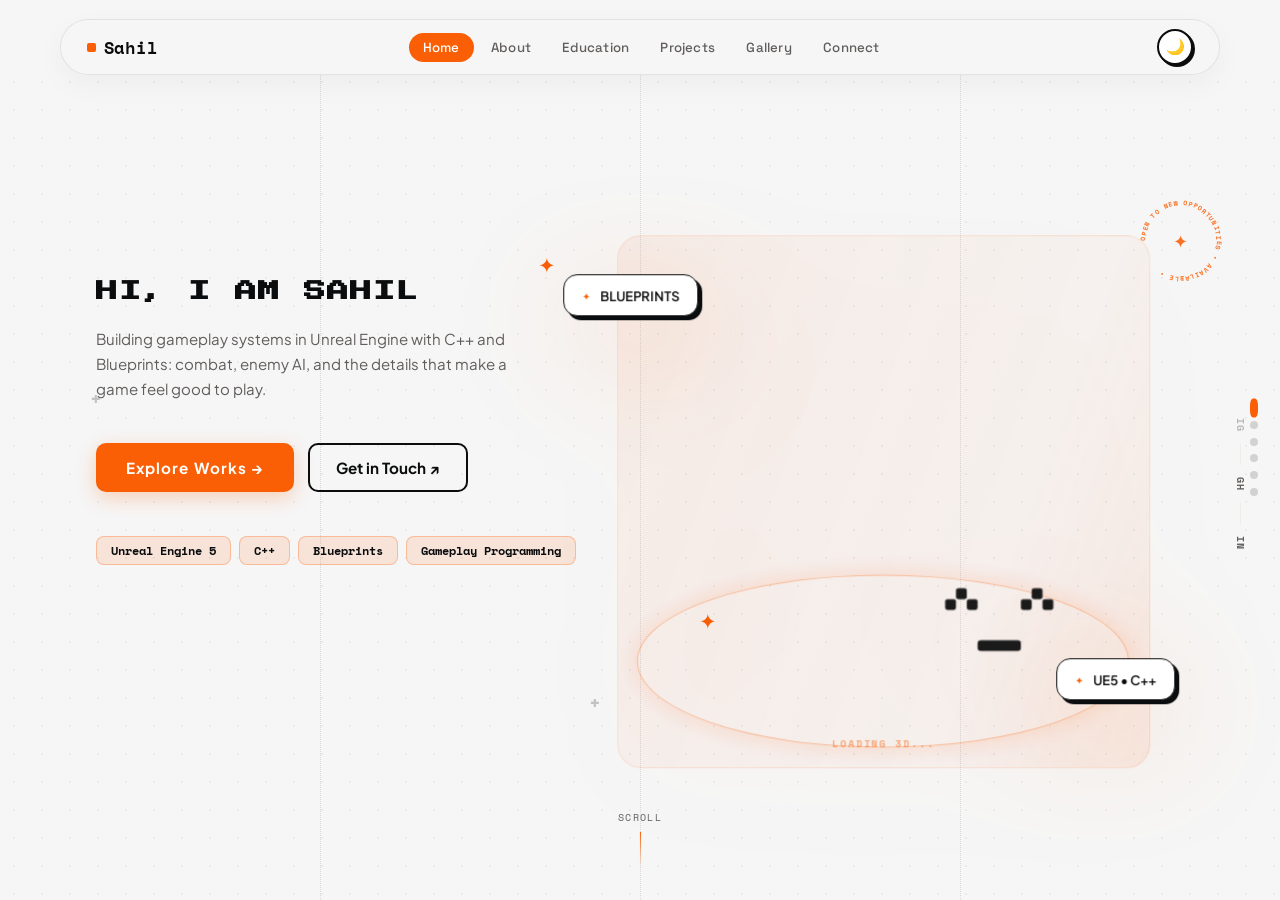
==== commit ab98a099: "Reorganize Projects section (Games & Mechanics hub + Levels Coming Soon), lazy-load 3D model, and op" ====
--- a/index.html
+++ b/index.html
@@ -10,8 +10,8 @@
   <link
     href="https://fonts.googleapis.com/css2?family=Plus+Jakarta+Sans:wght@400;500;600;700&family=Press+Start+2P&family=Space+Grotesk:wght@500;600;700&family=Space+Mono:wght@400;700&display=swap"
     rel="stylesheet" />
-  <link rel="stylesheet" href="assets/css/style.css?v=83" />
-  <link rel="stylesheet" href="assets/css/components.css?v=84" />
+  <link rel="stylesheet" href="assets/css/style.css?v=84" />
+  <link rel="stylesheet" href="assets/css/components.css?v=85" />
   <!-- ══ THEME SWITCHER — runs before body renders to prevent flash ══ -->
   <script>
     (function() {
@@ -26,8 +26,7 @@
       localStorage.setItem('portfolio-theme', isDark ? 'dark' : 'light');
     }
   </script>
-  <!-- Import the model-viewer element for 3D glb rendering -->
-  <script type="module" src="https://ajax.googleapis.com/ajax/libs/model-viewer/3.5.0/model-viewer.min.js"></script>
+  <!-- model-viewer loaded lazily after page is interactive — see assets/js/script.js -->
 </head>
 
 <body>
@@ -100,17 +99,22 @@
           <span class="card-lbl">UE5 • C++</span>
         </div>
 
-        <!-- Google Model Viewer for glTF/glb rendering -->
-        <model-viewer id="camera-3d" 
-                      src="assets/models/character3.glb" 
-                      alt="3D Camera Character" 
+        <!-- Skeleton shown while GLB is downloading -->
+        <div class="h-model-skeleton" id="modelSkeleton" aria-hidden="true"></div>
+
+        <!-- Google Model Viewer — src set by JS after page is interactive -->
+        <model-viewer id="camera-3d"
+                      src=""
+                      alt="3D Camera Character"
+                      loading="lazy"
+                      reveal="manual"
                       camera-orbit="0deg 90deg 105%"
                       field-of-view="32deg"
                       exposure="1.0"
                       shadow-intensity="0"
                       interaction-prompt="none"
                       disable-zoom
-                      style="width: 100%; height: 100%; background: transparent; --progress-bar-color: transparent;">
+                      style="width: 100%; height: 100%; background: transparent; --progress-bar-color: transparent; --progress-bar-height: 0px;">
         </model-viewer>
 
         <!-- Face overlay: transparent background keeping only face animations -->
@@ -363,39 +367,39 @@
           <button class="btn-primary" onclick="navigateTo('gallery')">View Shot Gallery &rarr;</button>
         </div>
 
-        <!-- Project Grid: Exactly 2 Projects -->
+        <!-- Project Categories: Games/Mechanics & Levels -->
         <div class="proj-grid">
           
           <!-- ══════════════════════════════════════════════════════════════
-               CARD 1: Unreal Engine 5 Action RPG game
+               SECTION 1: Games & Mechanics
                ══════════════════════════════════════════════════════════════ -->
           <div class="proj-card">
             <div class="proj-card__img-wrap">
-              <img src="assets/games/cpp/project-overview.jpg" alt="Unreal Engine 5 Action RPG game" class="proj-card__img proj-card__img--cpp" loading="lazy" />
-            </div>
-            <div class="proj-card__tag">UNREAL ENGINE 5 &bull; C++</div>
-            <h3 class="proj-card__title">Unreal Engine 5 Action RPG game</h3>
-            <p class="proj-card__desc">A third-person action RPG built in Unreal Engine 5 with C++, focusing on responsive combat mechanics, attribute progression, and enemy behaviors.</p>
+              <img src="assets/games/cpp/project-overview.jpg" alt="Games and Mechanics in Unreal Engine 5" class="proj-card__img proj-card__img--cpp" loading="lazy" />
+            </div>
+            <div class="proj-card__tag">UNREAL ENGINE 5 &bull; C++ &amp; BLUEPRINTS</div>
+            <h3 class="proj-card__title">Games &amp; Mechanics</h3>
+            <p class="proj-card__desc">Explore playable games, combat systems, enemy AI, and gameplay mechanics I have built. Pick any project inside to see its full breakdown.</p>
             <div class="proj-card__actions">
-              <a href="project-cpp.html" class="proj-btn">View Project &rarr;</a>
+              <a href="games-mechanics.html" class="proj-btn">Explore Games &amp; Mechanics &rarr;</a>
             </div>
           </div>
 
           <!-- ══════════════════════════════════════════════════════════════
-               CARD 2: UE 5 Blueprint - Coin Collector
+               SECTION 2: Levels (Coming Soon)
                ══════════════════════════════════════════════════════════════ -->
           <div class="proj-card">
             <div class="proj-card__img-wrap">
-              <picture>
-                <source srcset="assets/games/blueprints/Enemy_Attacking-1600w.webp 1600w, assets/games/blueprints/Enemy_Attacking.webp 1913w" type="image/webp" />
-                <img src="assets/games/blueprints/Enemy_Attacking.jpg" alt="Enemies attacking the player in UE 5 Blueprint - Coin Collector" class="proj-card__img proj-card__img--bp" loading="lazy" />
-              </picture>
-            </div>
-            <div class="proj-card__tag">UNREAL ENGINE 5 &bull; BLUEPRINTS</div>
-            <h3 class="proj-card__title">UE 5 Blueprint - Coin Collector</h3>
-            <p class="proj-card__desc">Collect coins and dash past axe-wielding enemies, built with Blueprints.</p>
+              <div class="proj-card__coming-soon" aria-label="Levels section coming soon">
+                <span class="proj-card__coming-soon-badge">COMING SOON</span>
+                <span class="proj-card__coming-soon-sub">BLOCKOUTS &bull; ENVIRONMENTS &bull; ENCOUNTERS</span>
+              </div>
+            </div>
+            <div class="proj-card__tag">LEVEL DESIGN &bull; ENVIRONMENTS</div>
+            <h3 class="proj-card__title">Levels</h3>
+            <p class="proj-card__desc">Custom game levels, blockouts, spatial pacing, and environmental storytelling setups currently in development.</p>
             <div class="proj-card__actions">
-              <a href="project-blueprints.html" class="proj-btn">View Project &rarr;</a>
+              <span class="proj-btn proj-btn--disabled" aria-disabled="true">Coming Soon</span>
             </div>
           </div>
 
--- a/assets/css/style.css
+++ b/assets/css/style.css
@@ -191,6 +191,7 @@
   right: 0;
   bottom: 0;
   overflow: hidden;
+  contain: strict;
 }
 
 /* Every page: hidden by default, centered */
@@ -200,6 +201,7 @@
   opacity: 0;
   pointer-events: none;
   will-change: transform, opacity;
+  touch-action: pan-y;
   /* NO CSS transition here — JS controls all transitions via inline styles */
 }
 
@@ -472,6 +474,20 @@
   100% { transform: scale(1.25) rotate(45deg); opacity: 1; }
 }
 
+/* ── GPU layer promotion for home page animated elements ── */
+.h-camera,
+.h-float-card,
+.h-stamp-svg,
+.h-model-skeleton,
+.badge-pulsing-dot {
+  will-change: transform;
+  contain: layout style;
+}
+
+.h-face-overlay {
+  will-change: transform;
+}
+
 /* ─ Primary & Secondary CTA Buttons ─ */
 .btn-primary {
   display: inline-flex;
@@ -564,6 +580,61 @@
   animation: float 4s ease-in-out infinite;
 }
 
+/* ─ Skeleton shown while GLB is downloading ─ */
+.h-model-skeleton {
+  position: absolute;
+  inset: 10%;
+  border-radius: 24px;
+  background: linear-gradient(
+    110deg,
+    rgba(250, 95, 5, 0.06) 0%,
+    rgba(250, 95, 5, 0.03) 40%,
+    rgba(250, 95, 5, 0.09) 60%,
+    rgba(250, 95, 5, 0.03) 100%
+  );
+  background-size: 200% 100%;
+  animation: modelShimmer 1.6s ease-in-out infinite;
+  border: 1px solid rgba(250, 95, 5, 0.12);
+  opacity: 1;
+  transition: opacity 0.5s ease;
+  z-index: 2;
+  pointer-events: none;
+}
+
+.h-model-skeleton::after {
+  content: 'LOADING 3D...';
+  position: absolute;
+  bottom: 1rem;
+  left: 50%;
+  transform: translateX(-50%);
+  font-family: var(--font-mono);
+  font-size: 0.65rem;
+  font-weight: 700;
+  letter-spacing: 0.18em;
+  color: rgba(250, 95, 5, 0.5);
+}
+
+.h-model-skeleton.loaded {
+  opacity: 0;
+  pointer-events: none;
+}
+
+@keyframes modelShimmer {
+  0%   { background-position: 200% 0; }
+  100% { background-position: -200% 0; }
+}
+
+/* model-viewer — hide until GLB is loaded */
+#camera-3d {
+  opacity: 0;
+  transition: opacity 0.6s ease;
+}
+
+#camera-3d.model-ready {
+  opacity: 1;
+}
+
+
 .h-face-overlay {
   position: absolute;
   top: 67%;
@@ -798,6 +869,7 @@
   margin: 2rem 0;
   filter: drop-shadow(0 12px 28px rgba(232, 135, 10, 0.22));
   animation: float 4s ease-in-out infinite;
+  will-change: transform;
 }
 
 .pg-about__deco svg {
@@ -831,7 +903,6 @@
   justify-content: center;
   padding: 3rem 4.5rem 3rem 4rem;
   gap: 1.1rem;
-  overflow-y: auto;
 }
 
 .pg-about__lead {
@@ -891,6 +962,8 @@
   flex-direction: column;
   padding: 2.8rem 5rem;
   overflow-y: auto;
+  overscroll-behavior: contain;
+  -webkit-overflow-scrolling: touch;
 }
 
 .pg-edu__hdr {
@@ -1118,6 +1191,8 @@
   flex-direction: column;
   padding: 2.2rem 5rem 2rem;
   overflow-y: auto;
+  overscroll-behavior: contain;
+  -webkit-overflow-scrolling: touch;
 }
 
 .pg-proj__hdr {
@@ -1298,6 +1373,63 @@
   background: var(--orange);
   color: #FFF;
   border-color: var(--orange);
+}
+
+.proj-btn--disabled,
+.proj-btn--disabled:hover {
+  opacity: 0.6;
+  cursor: default;
+  background: rgba(0, 0, 0, 0.04);
+  color: var(--mid);
+  border-color: rgba(0, 0, 0, 0.16);
+}
+
+.proj-card__coming-soon {
+  width: 100%;
+  height: 100%;
+  background:
+    radial-gradient(circle at 50% 50%, rgba(250, 95, 5, 0.08) 0%, transparent 70%),
+    repeating-linear-gradient(
+      0deg,
+      rgba(0, 0, 0, 0.03) 0px,
+      rgba(0, 0, 0, 0.03) 1px,
+      transparent 1px,
+      transparent 28px
+    ),
+    repeating-linear-gradient(
+      90deg,
+      rgba(0, 0, 0, 0.03) 0px,
+      rgba(0, 0, 0, 0.03) 1px,
+      transparent 1px,
+      transparent 28px
+    );
+  display: flex;
+  flex-direction: column;
+  align-items: center;
+  justify-content: center;
+  gap: 0.5rem;
+  text-align: center;
+  padding: 1rem;
+}
+
+.proj-card__coming-soon-badge {
+  font-family: var(--font-mono);
+  font-size: 0.78rem;
+  font-weight: 700;
+  letter-spacing: 0.16em;
+  color: var(--orange);
+  background: rgba(250, 95, 5, 0.1);
+  border: 1px solid rgba(250, 95, 5, 0.28);
+  padding: 0.4rem 0.9rem;
+  border-radius: 999px;
+  text-transform: uppercase;
+}
+
+.proj-card__coming-soon-sub {
+  font-family: var(--font-mono);
+  font-size: 0.7rem;
+  color: var(--mid);
+  letter-spacing: 0.08em;
 }
 
 /* ══════════════════════════════════════
@@ -1316,7 +1448,12 @@
 body.proj-detail-page .nav {
   position: sticky;
   top: 0;
+  left: 0;
+  right: 0;
+  transform: none;
   width: 100%;
+  border-radius: 0;
+  box-sizing: border-box;
 }
 
 .proj-detail-main {
@@ -1586,8 +1723,9 @@
 
   .mech-media,
   .mech-content {
-    width: 100%;
-    flex: auto;
+    width: 100% !important;
+    max-width: 100% !important;
+    flex: 1 1 100% !important;
   }
 
   .proj-detail__footer {
@@ -1611,6 +1749,8 @@
   overflow-y: auto;
   overflow-x: hidden;
   box-sizing: border-box;
+  overscroll-behavior: contain;
+  -webkit-overflow-scrolling: touch;
 }
 
 @media (max-width: 960px) {
@@ -2289,8 +2429,8 @@
   flex-direction: column;
   justify-content: center;
   padding: 3rem 4rem 3rem 5rem;
-  overflow-y: auto;
-}
+}
+
 
 .pg-connect__sub {
   font-size: 0.92rem;
@@ -2701,6 +2841,7 @@
 }
 
 
+
 /* ══════════════════════════════════════
    RESPONSIVE
    ══════════════════════════════════════ */
@@ -2717,6 +2858,20 @@
     display: flex;
   }
 
+  /* Project Detail Page Navbar on Mobile */
+  body.proj-detail-page .nav {
+    padding: 0 1.2rem;
+    height: 56px;
+  }
+
+  body.proj-detail-page .nav__links.mobile-open {
+    top: 56px;
+    left: 0;
+    right: 0;
+    width: 100%;
+    border-radius: 0 0 16px 16px;
+  }
+
   /* Home */
   .h-overlay {
     padding: 2rem;
@@ -2728,9 +2883,22 @@
   }
 
   .h-camera {
-    left: 65%;
-    width: 380px;
-    height: 380px;
+    left: 50%;
+    top: 70%;
+    width: clamp(260px, 60vw, 360px);
+    height: clamp(260px, 60vw, 360px);
+    opacity: 0.32;
+  }
+
+  .h-hero {
+    position: relative;
+    z-index: 5;
+  }
+
+  .h-cta-group,
+  .h-skill-chips {
+    position: relative;
+    z-index: 6;
   }
 
   .h-role-b {
@@ -2741,21 +2909,32 @@
     display: none;
   }
 
-  /* About (Scrollable on Mobile) */
+  /* About (Single unified scroll on Mobile) */
   .pg-about {
-    grid-template-columns: 1fr;
+    display: block;
+    grid-template-columns: none;
     overflow-y: auto;
+    overflow-x: hidden;
+    padding-top: 4.8rem;
+    height: 100%;
   }
 
   .pg-about__l {
     height: auto;
-    padding: 2.5rem 2rem 1.5rem;
+    padding: 1.2rem 1.6rem 1rem;
     border-right: none;
     border-bottom: 1px solid rgba(232, 135, 10, 0.12);
-    flex-direction: row;
-    flex-wrap: wrap;
+    flex-direction: column;
     align-items: flex-start;
-    gap: 1rem;
+    gap: 0.75rem;
+    overflow: visible;
+    background: transparent;
+  }
+
+  .pg-about__l > *:first-child,
+  .pg-about__l > *:last-child {
+    margin-top: 0;
+    margin-bottom: 0;
   }
 
   .pg-about__deco {
@@ -2763,7 +2942,16 @@
   }
 
   .pg-about__r {
-    padding: 1.5rem 2rem 2.5rem;
+    height: auto;
+    padding: 1.4rem 1.6rem 4rem;
+    overflow: visible;
+    justify-content: flex-start;
+  }
+
+  .pg-about__r > *:first-child,
+  .pg-about__r > *:last-child {
+    margin-top: 0;
+    margin-bottom: 0;
   }
 
   /* Education */
@@ -2794,15 +2982,18 @@
 
   /* Connect (Mobile Stacking) */
   .pg-connect {
-    grid-template-columns: 1fr;
+    display: block;
+    grid-template-columns: none;
     overflow-y: auto;
-    align-items: start;
+    overflow-x: hidden;
+    padding-top: 4.8rem;
   }
 
   .pg-connect__l {
     height: auto;
-    padding: 2rem 1.8rem 1.5rem;
+    padding: 1.2rem 1.6rem 1rem;
     overflow-y: visible;
+    justify-content: flex-start;
   }
 
   .pg-connect__links {
@@ -2819,11 +3010,28 @@
 
   .pg-connect__r {
     display: flex;
+    flex-direction: column;
+    align-items: center;
+    justify-content: flex-start;
     height: auto;
-    padding: 1rem 1.8rem 3.5rem;
+    padding: 1rem 1.6rem 4rem;
     border-left: none;
     border-top: 1px solid rgba(250, 95, 5, 0.15);
     background: transparent;
+    overflow-y: visible;
+  }
+
+  .connect-card-wrap {
+    width: 100%;
+    max-width: 100%;
+    margin: 0;
+  }
+
+  .connect-companion-slot {
+    width: 100%;
+    height: 60px;
+    margin-bottom: 0.35rem;
+    padding-right: 1rem;
   }
 
   .pg-connect__card {
@@ -2839,11 +3047,11 @@
 
 @media (max-width: 600px) {
   .h-camera {
-    opacity: 0.35;
-    width: 300px;
-    height: 300px;
+    opacity: 0.28;
+    width: clamp(230px, 62vw, 290px);
+    height: clamp(230px, 62vw, 290px);
     left: 50%;
-    top: 55%;
+    top: 74%;
   }
 
   .h-hero {
@@ -3006,6 +3214,41 @@
   background: var(--orange);
   border-color: var(--orange);
   color: #FFF;
+}
+
+html[data-theme="dark"] .proj-btn--disabled,
+html[data-theme="dark"] .proj-btn--disabled:hover {
+  background: rgba(246, 246, 246, 0.05);
+  border-color: rgba(246, 246, 246, 0.16);
+  color: #8E959E;
+}
+
+html[data-theme="dark"] .proj-card__img-wrap {
+  background: #0F1114;
+  border-color: rgba(246, 246, 246, 0.08);
+}
+
+html[data-theme="dark"] .proj-card__coming-soon {
+  background:
+    radial-gradient(circle at 50% 50%, rgba(250, 95, 5, 0.12) 0%, transparent 70%),
+    repeating-linear-gradient(
+      0deg,
+      rgba(255, 255, 255, 0.03) 0px,
+      rgba(255, 255, 255, 0.03) 1px,
+      transparent 1px,
+      transparent 28px
+    ),
+    repeating-linear-gradient(
+      90deg,
+      rgba(255, 255, 255, 0.03) 0px,
+      rgba(255, 255, 255, 0.03) 1px,
+      transparent 1px,
+      transparent 28px
+    );
+}
+
+html[data-theme="dark"] .proj-card__coming-soon-sub {
+  color: #8E959E;
 }
 
 html[data-theme="dark"] .gal-filter {
@@ -3405,4 +3648,40 @@
   background: #141619;
   border-color: var(--orange);
   color: #F6F6F6;
+}
+
+/* ══════════════════════════════════════
+   PERFORMANCE: PAUSE ANIMATIONS ON HIDDEN PAGES
+   Hidden pages (opacity:0, pointer-events:none) don't
+   need to run their infinite CSS animations. This saves
+   significant GPU compositing on non-active pages.
+   ══════════════════════════════════════ */
+.page[style*="opacity: 0"] *,
+.page[style*="opacity:0"] * {
+  animation-play-state: paused !important;
+}
+
+/* ══════════════════════════════════════
+   PERFORMANCE: RESPECT prefers-reduced-motion
+   Users who request less motion get instant transitions.
+   ══════════════════════════════════════ */
+@media (prefers-reduced-motion: reduce) {
+  *,
+  *::before,
+  *::after {
+    animation-duration: 0.01ms !important;
+    animation-iteration-count: 1 !important;
+    transition-duration: 0.01ms !important;
+    scroll-behavior: auto !important;
+  }
+
+  .h-camera,
+  .h-float-card,
+  .h-stamp-svg,
+  .badge-pulsing-dot,
+  .h-deco-star,
+  .pg-about__deco,
+  .companion-cam {
+    animation: none !important;
+  }
 }
